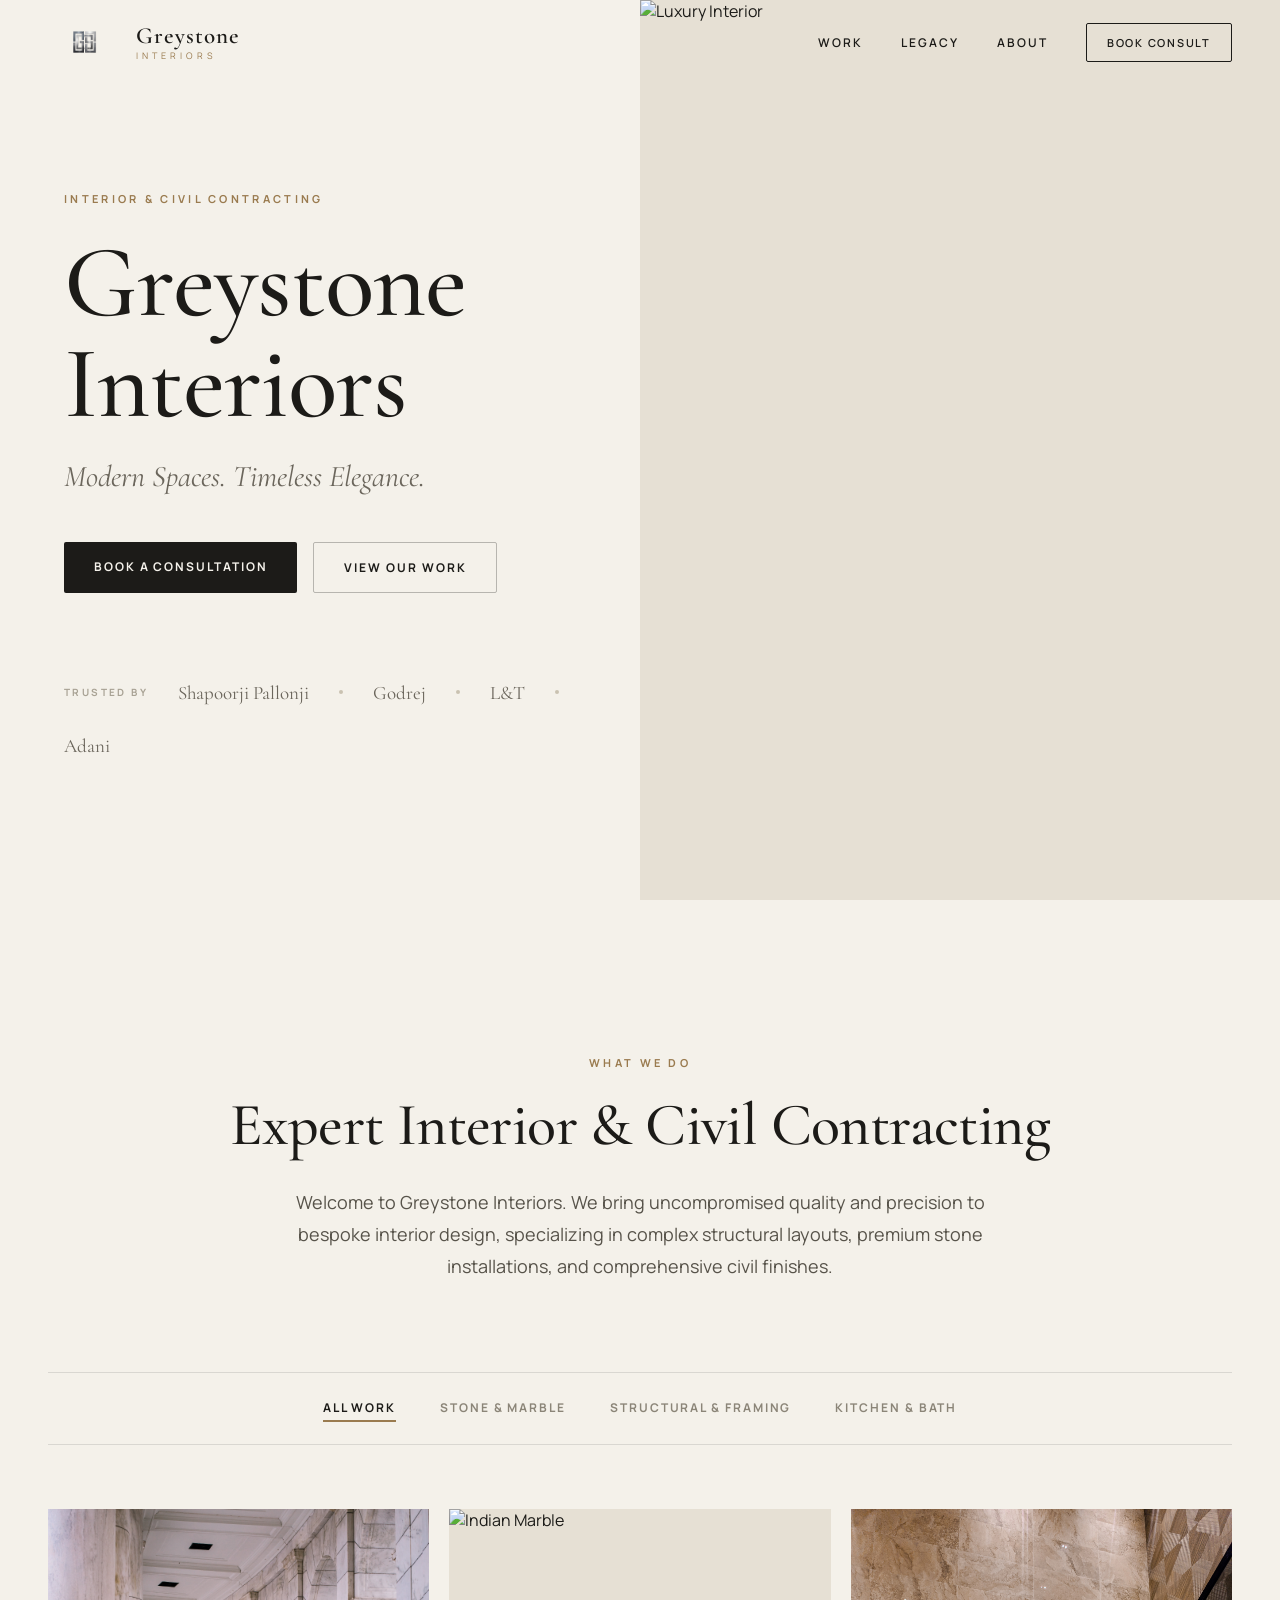
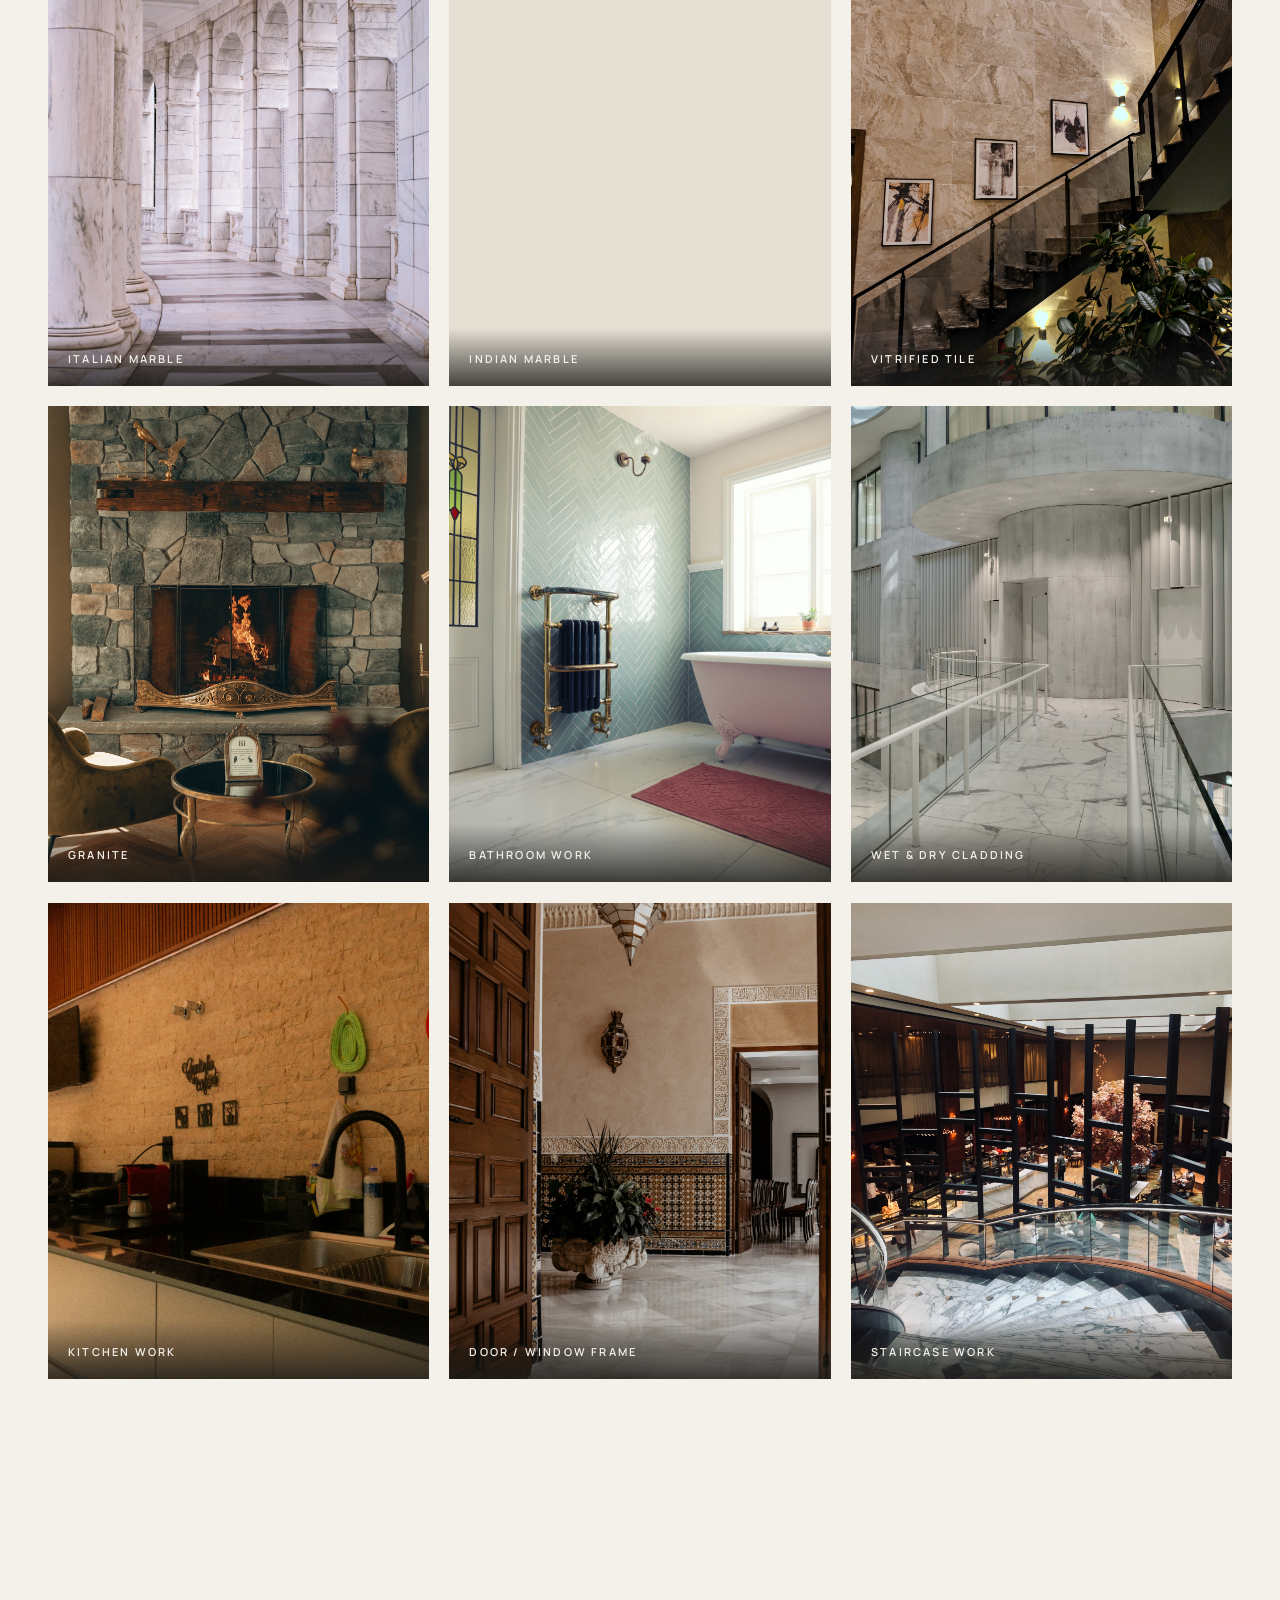
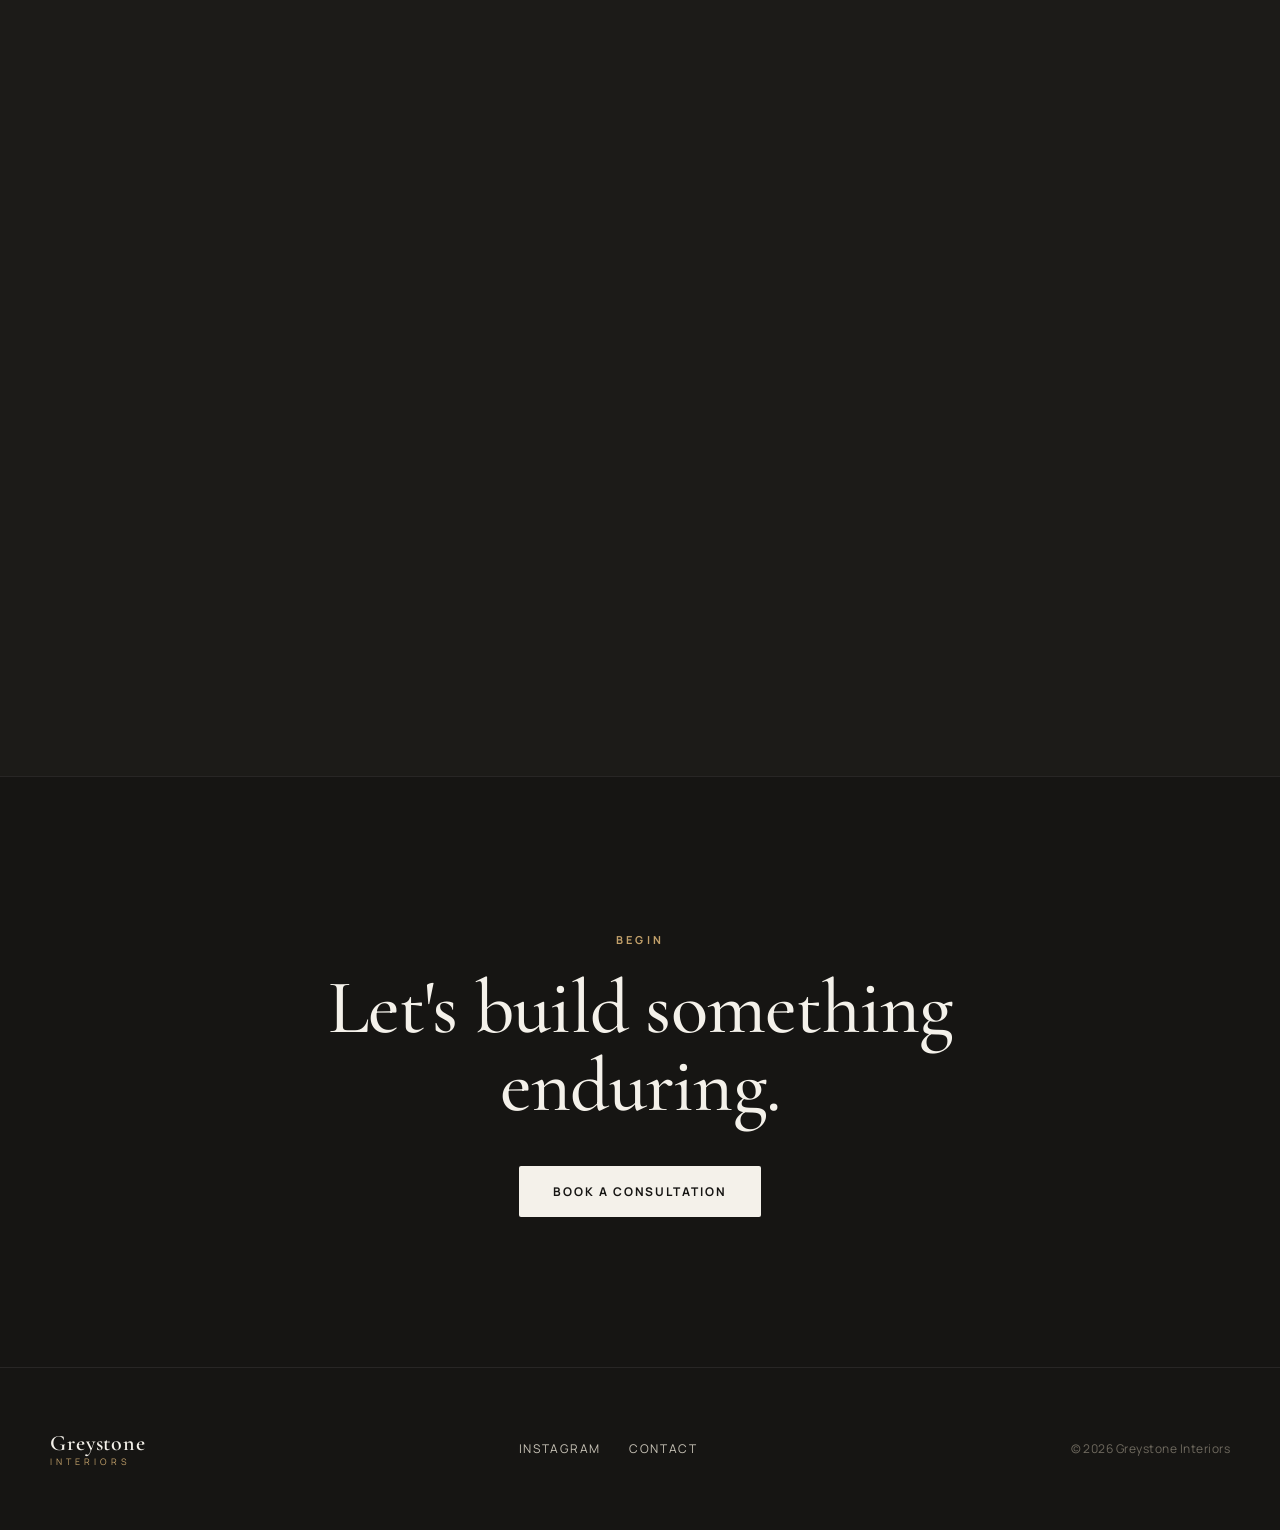
==== index.html @ 205eb81e "Update index.html" ====
<!DOCTYPE html>
<html lang="en">
<head>
  <meta charset="utf-8">
  <meta name="viewport" content="width=device-width, initial-scale=1">
  <title>Greystone Interiors | Luxury Design & Civil Contracting</title>
  
  <!-- Import Standard Google Fonts used in the design -->
  <link rel="preconnect" href="https://fonts.googleapis.com">
  <link rel="preconnect" href="https://fonts.gstatic.com" crossorigin>
  <link href="https://fonts.googleapis.com/css2?family=Cormorant+Garamond:ital,wght@0,400;0,500;0,600;0,700;1,400;1,500&family=Manrope:wght@400;500;600;700&display=swap" rel="stylesheet">
  
  <style>
    * { box-sizing: border-box; }
    html { scroll-behavior: smooth; }
    body { 
      margin: 0; 
      background: #F4F1EA; 
      color: #1C1B18; 
      font-family: 'Manrope', system-ui, sans-serif; 
      -webkit-font-smoothing: antialiased; 
      overflow-x: hidden; 
    }
    a { color: #9A7B4F; text-decoration: none; }
    a:hover { color: #1C1B18; }
    ::selection { background: #1C1B18; color: #F4F1EA; }
    
    /* Utility for hover states converted from custom attributes */
    .btn-dark:hover { background: #9A7B4F !important; }
    .btn-outline:hover { border-color: #1C1B18 !important; }
    .nav-btn:hover { background: #1C1B18 !important; color: #F4F1EA !important; }
    .footer-link:hover { color: #F4F1EA !important; }
    .cta-btn:hover { background: #c2a06a !important; color: #161513 !important; }
    
    /* Service Tile Hover */
    .service-tile img { transition: transform 0.6s cubic-bezier(0.16, 1, 0.3, 1); }
    .service-tile:hover img { transform: scale(1.08); }
    
    /* Filter Button Hover/Active */
    .filter-btn { transition: color .3s ease, border-color .3s ease; }
    .filter-btn.active { color: #1C1B18 !important; border-bottom-color: #9A7B4F !important; }
    
    /* Mobile Navbar Fixes */
    @media (max-width: 768px) {
      .desktop-link { display: none !important; }
      .nav-btn { padding: 8px 12px !important; font-size: 10px !important; }
    }
  </style>
</head>
<body>

<div id="top" style="position:relative">

  <nav data-nav style="position:fixed;top:0;left:0;right:0;z-index:60;display:flex;align-items:center;justify-content:space-between;padding:22px clamp(20px,4vw,48px);background:transparent;border-bottom:1px solid transparent;transition:background .4s ease,padding .4s ease,border-color .4s ease, backdrop-filter .4s ease;">
    
    <a href="#top" style="display:flex; align-items:center; gap: 15px;">
      <!-- Logo in root folder -->
      <img src="logo.png" alt="GS Logo" style="height: 40px; width: auto;">
      <div style="display:flex;flex-direction:column;line-height:1">
        <span style="font-family:'Cormorant Garamond',serif;font-size:23px;font-weight:600;letter-spacing:.04em;color:#1C1B18">Greystone</span>
        <span style="font-family:'Manrope',sans-serif;font-size:9px;letter-spacing:.44em;text-transform:uppercase;color:#9A7B4F;margin-top:3px">Interiors</span>
      </div>
    </a>

    <div style="display:flex;align-items:center;gap:clamp(12px,3vw,40px)">
      <a href="#work" class="desktop-link" style="font-size:12px;letter-spacing:.16em;text-transform:uppercase;color:#1C1B18;font-weight:600">Work</a>
      <a href="#legacy" class="desktop-link" style="font-size:12px;letter-spacing:.16em;text-transform:uppercase;color:#1C1B18;font-weight:600">Legacy</a>
      <a href="#about" class="desktop-link" style="font-size:12px;letter-spacing:.16em;text-transform:uppercase;color:#1C1B18;font-weight:600">About</a>
      <a href="mailto:greystoneinteriorss@gmail.com" class="nav-btn" style="font-size:11px;letter-spacing:.16em;text-transform:uppercase;font-weight:600;color:#1C1B18;border:1px solid #1C1B18;padding:11px 20px;border-radius:2px;transition:background .3s ease,color .3s ease">Book Consult</a>
    </div>
  </nav>

  <section style="display:grid;grid-template-columns:repeat(auto-fit,minmax(min(100%,440px),1fr));min-height:100vh;align-items:stretch">
    <div style="display:flex;flex-direction:column;justify-content:center;padding:clamp(90px,10vw,120px) clamp(24px,5vw,72px) clamp(48px,6vw,72px)">
      <span style="font-size:11px;letter-spacing:.3em;text-transform:uppercase;color:#9A7B4F;font-weight:700;margin-bottom:26px">Interior &amp; Civil Contracting</span>
      <h1 style="font-family:'Cormorant Garamond',serif;font-weight:500;font-size:clamp(52px,8vw,104px);line-height:.98;letter-spacing:-.01em;margin:0;color:#1C1B18">Greystone<br>Interiors</h1>
      <p style="font-family:'Cormorant Garamond',serif;font-style:italic;font-size:clamp(22px,2.6vw,30px);color:#6B665C;margin:24px 0 0;line-height:1.35">Modern Spaces. Timeless Elegance.</p>
      
      <div style="display:flex;flex-wrap:wrap;gap:16px;margin-top:44px">
        <a href="mailto:greystoneinteriorss@gmail.com" class="btn-dark" style="font-size:12px;letter-spacing:.16em;text-transform:uppercase;font-weight:700;color:#F4F1EA;background:#1C1B18;padding:16px 30px;border-radius:2px;transition:background .3s ease">Book a Consultation</a>
        <a href="#work" class="btn-outline" style="font-size:12px;letter-spacing:.16em;text-transform:uppercase;font-weight:700;color:#1C1B18;border:1px solid rgba(28,27,24,.28);padding:16px 30px;border-radius:2px;transition:border-color .3s ease">View Our Work</a>
      </div>

      <div style="display:flex;flex-wrap:wrap;align-items:center;gap:clamp(16px,2.4vw,30px);margin-top:clamp(48px,7vw,88px)">
        <span style="font-size:10px;letter-spacing:.24em;text-transform:uppercase;color:#a8a294;font-weight:700">Trusted by</span>
        <span style="font-family:'Cormorant Garamond',serif;font-size:19px;color:#6B665C">Shapoorji Pallonji</span>
        <span style="width:4px;height:4px;border-radius:50%;background:#c9c2b1"></span>
        <span style="font-family:'Cormorant Garamond',serif;font-size:19px;color:#6B665C">Godrej</span>
        <span style="width:4px;height:4px;border-radius:50%;background:#c9c2b1"></span>
        <span style="font-family:'Cormorant Garamond',serif;font-size:19px;color:#6B665C">L&amp;T</span>
        <span style="width:4px;height:4px;border-radius:50%;background:#c9c2b1"></span>
        <span style="font-family:'Cormorant Garamond',serif;font-size:19px;color:#6B665C">Adani</span>
      </div>
    </div>
    
    <div style="position:relative;min-height:60vh;background:#e6e0d4">
      <!-- High quality hero image placeholder -->
      <img src="https://images.unsplash.com/photo-1600210492486-724fe5c67fb0?ixlib=rb-4.0.3&auto=format&fit=crop&w=1920&q=80" style="width:100%;height:100%;object-fit:cover;" alt="Luxury Interior">
    </div>
  </section>

  <section data-reveal style="max-width:1000px;margin:0 auto;padding:clamp(90px,12vw,150px) clamp(24px,5vw,48px) clamp(60px,7vw,90px);text-align:center">
    <span style="font-size:11px;letter-spacing:.3em;text-transform:uppercase;color:#9A7B4F;font-weight:700">What we do</span>
    <h2 style="font-family:'Cormorant Garamond',serif;font-weight:500;font-size:clamp(34px,5vw,60px);line-height:1.06;letter-spacing:-.01em;margin:22px 0 0;color:#1C1B18">Expert Interior &amp; Civil Contracting</h2>
    <p style="font-size:clamp(16px,1.5vw,18px);line-height:1.8;color:#57534a;max-width:720px;margin:28px auto 0">Welcome to Greystone Interiors. We bring uncompromised quality and precision to bespoke interior design, specializing in complex structural layouts, premium stone installations, and comprehensive civil finishes.</p>
  </section>

  <section id="work" data-reveal style="max-width:1280px;margin:0 auto;padding:0 clamp(20px,4vw,48px) clamp(90px,12vw,150px)">
    
    <!-- Filters -->
    <div data-filters style="display:flex;flex-wrap:wrap;justify-content:center;gap:clamp(20px,4vw,44px);margin-bottom:clamp(40px,5vw,64px);border-top:1px solid rgba(28,27,24,.12);border-bottom:1px solid rgba(28,27,24,.12);padding:22px 0">
      <button data-filter="all" class="filter-btn active" style="background:none;border:none;border-bottom:2px solid transparent;padding:4px 0;cursor:pointer;font-family:'Manrope',sans-serif;font-size:12px;letter-spacing:.16em;text-transform:uppercase;font-weight:700;color:#8b8578;">All Work</button>
      <button data-filter="stone" class="filter-btn" style="background:none;border:none;border-bottom:2px solid transparent;padding:4px 0;cursor:pointer;font-family:'Manrope',sans-serif;font-size:12px;letter-spacing:.16em;text-transform:uppercase;font-weight:700;color:#8b8578;">Stone &amp; Marble</button>
      <button data-filter="structural" class="filter-btn" style="background:none;border:none;border-bottom:2px solid transparent;padding:4px 0;cursor:pointer;font-family:'Manrope',sans-serif;font-size:12px;letter-spacing:.16em;text-transform:uppercase;font-weight:700;color:#8b8578;">Structural &amp; Framing</button>
      <button data-filter="kitchen-bath" class="filter-btn" style="background:none;border:none;border-bottom:2px solid transparent;padding:4px 0;cursor:pointer;font-family:'Manrope',sans-serif;font-size:12px;letter-spacing:.16em;text-transform:uppercase;font-weight:700;color:#8b8578;">Kitchen &amp; Bath</button>
    </div>

    <!-- The 9-Image Grid loaded from Root -->
    <div data-grid style="display:grid;grid-template-columns:repeat(auto-fill,minmax(min(100%,300px),1fr));gap:clamp(14px,1.6vw,22px)">
      
      <div class="service-tile" data-category="stone" style="position:relative;aspect-ratio:4/5;background:#e6e0d4;overflow:hidden">
        <img src="katie-moum-9jNcTRncjgM-unsplash.jpg" alt="Italian Marble" style="width:100%;height:100%;object-fit:cover;">
        <div style="position:absolute;left:0;right:0;bottom:0;padding:18px 20px;background:linear-gradient(to top,rgba(28,27,24,.8),transparent);pointer-events:none"><span style="color:#F4F1EA;font-size:11px;letter-spacing:.2em;text-transform:uppercase;font-weight:600">Italian Marble</span></div>
      </div>
      
      <div class="service-tile" data-category="stone" style="position:relative;aspect-ratio:4/5;background:#e6e0d4;overflow:hidden">
        <img src="daniela-paola-alchapar-DHjVnAGgKjw-unsplash.jpg" alt="Indian Marble" style="width:100%;height:100%;object-fit:cover;">
        <div style="position:absolute;left:0;right:0;bottom:0;padding:18px 20px;background:linear-gradient(to top,rgba(28,27,24,.8),transparent);pointer-events:none"><span style="color:#F4F1EA;font-size:11px;letter-spacing:.2em;text-transform:uppercase;font-weight:600">Indian Marble</span></div>
      </div>
      
      <div class="service-tile" data-category="stone" style="position:relative;aspect-ratio:4/5;background:#e6e0d4;overflow:hidden">
        <img src="albert-hyseni-EFYock9d0JA-unsplash.jpg" alt="Vitrified Tile" style="width:100%;height:100%;object-fit:cover;">
        <div style="position:absolute;left:0;right:0;bottom:0;padding:18px 20px;background:linear-gradient(to top,rgba(28,27,24,.8),transparent);pointer-events:none"><span style="color:#F4F1EA;font-size:11px;letter-spacing:.2em;text-transform:uppercase;font-weight:600">Vitrified Tile</span></div>
      </div>
      
      <div class="service-tile" data-category="stone" style="position:relative;aspect-ratio:4/5;background:#e6e0d4;overflow:hidden">
        <img src="clay-banks-R4Kz9SNajR8-unsplash.jpg" alt="Granite Work" style="width:100%;height:100%;object-fit:cover;">
        <div style="position:absolute;left:0;right:0;bottom:0;padding:18px 20px;background:linear-gradient(to top,rgba(28,27,24,.8),transparent);pointer-events:none"><span style="color:#F4F1EA;font-size:11px;letter-spacing:.2em;text-transform:uppercase;font-weight:600">Granite</span></div>
      </div>
      
      <div class="service-tile" data-category="kitchen-bath" style="position:relative;aspect-ratio:4/5;background:#e6e0d4;overflow:hidden">
        <img src="super-snapper-CQeKvOTrGuQ-unsplash.jpg" alt="Bathroom Work" style="width:100%;height:100%;object-fit:cover;">
        <div style="position:absolute;left:0;right:0;bottom:0;padding:18px 20px;background:linear-gradient(to top,rgba(28,27,24,.8),transparent);pointer-events:none"><span style="color:#F4F1EA;font-size:11px;letter-spacing:.2em;text-transform:uppercase;font-weight:600">Bathroom Work</span></div>
      </div>
      
      <div class="service-tile" data-category="structural" style="position:relative;aspect-ratio:4/5;background:#e6e0d4;overflow:hidden">
        <img src="ricardo-gomez-angel-z26anj3qztM-unsplash.jpg" alt="Wet & Dry Cladding" style="width:100%;height:100%;object-fit:cover;">
        <div style="position:absolute;left:0;right:0;bottom:0;padding:18px 20px;background:linear-gradient(to top,rgba(28,27,24,.8),transparent);pointer-events:none"><span style="color:#F4F1EA;font-size:11px;letter-spacing:.2em;text-transform:uppercase;font-weight:600">Wet &amp; Dry Cladding</span></div>
      </div>
      
      <div class="service-tile" data-category="kitchen-bath" style="position:relative;aspect-ratio:4/5;background:#e6e0d4;overflow:hidden">
        <!-- New Kitchen Image Included Here -->
        <img src="alef-morais-h2t0FJ22xJ4-unsplash.jpg" alt="Kitchen Work" style="width:100%;height:100%;object-fit:cover;">
        <div style="position:absolute;left:0;right:0;bottom:0;padding:18px 20px;background:linear-gradient(to top,rgba(28,27,24,.8),transparent);pointer-events:none"><span style="color:#F4F1EA;font-size:11px;letter-spacing:.2em;text-transform:uppercase;font-weight:600">Kitchen Work</span></div>
      </div>
      
      <div class="service-tile" data-category="structural" style="position:relative;aspect-ratio:4/5;background:#e6e0d4;overflow:hidden">
        <img src="camille-brodard-mlxRHT1JtuQ-unsplashhgh.jpg" alt="Door and Window Frame" style="width:100%;height:100%;object-fit:cover;">
        <div style="position:absolute;left:0;right:0;bottom:0;padding:18px 20px;background:linear-gradient(to top,rgba(28,27,24,.8),transparent);pointer-events:none"><span style="color:#F4F1EA;font-size:11px;letter-spacing:.2em;text-transform:uppercase;font-weight:600">Door / Window Frame</span></div>
      </div>
      
      <div class="service-tile" data-category="structural" style="position:relative;aspect-ratio:4/5;background:#e6e0d4;overflow:hidden">
        <img src="nur-athirah-hamzah-oTOuuoRQcR0-unsplash.jpg" alt="Staircase Work" style="width:100%;height:100%;object-fit:cover;">
        <div style="position:absolute;left:0;right:0;bottom:0;padding:18px 20px;background:linear-gradient(to top,rgba(28,27,24,.8),transparent);pointer-events:none"><span style="color:#F4F1EA;font-size:11px;letter-spacing:.2em;text-transform:uppercase;font-weight:600">Staircase Work</span></div>
      </div>

    </div>
  </section>

  <section id="legacy" data-reveal style="max-width:1180px;margin:0 auto;padding:0 clamp(24px,5vw,48px) clamp(90px,12vw,150px)">
    <div style="max-width:760px;margin:0 auto clamp(48px,6vw,72px);text-align:center">
      <span style="font-size:11px;letter-spacing:.3em;text-transform:uppercase;color:#9A7B4F;font-weight:700">Track record</span>
      <h2 style="font-family:'Cormorant Garamond',serif;font-weight:500;font-size:clamp(34px,5vw,60px);line-height:1.06;letter-spacing:-.01em;margin:22px 0 0;color:#1C1B18">Our Legacy &amp; Project Experience</h2>
      <p style="font-size:clamp(16px,1.5vw,18px);line-height:1.8;color:#57534a;margin:24px 0 0">Our team's expertise is built on a foundation of delivering high-profile residential and commercial projects alongside India's top developers.</p>
    </div>
    <div style="border-top:1px solid rgba(28,27,24,.14)">
      
      <div style="display:flex;flex-wrap:wrap;align-items:baseline;justify-content:space-between;gap:12px;padding:26px 4px;border-bottom:1px solid rgba(28,27,24,.14)">
        <span style="font-family:'Cormorant Garamond',serif;font-size:clamp(24px,2.6vw,32px);color:#1C1B18">Nice World</span>
        <span style="font-size:14px;color:#7a7568;letter-spacing:.02em;text-align:right">Kausa · Comprehensive tiling execution &amp; finishing for commercial units</span>
      </div>
      
      <div style="display:flex;flex-wrap:wrap;align-items:baseline;justify-content:space-between;gap:12px;padding:26px 4px;border-bottom:1px solid rgba(28,27,24,.14)">
        <span style="font-family:'Cormorant Garamond',serif;font-size:clamp(24px,2.6vw,32px);color:#1C1B18">MCA Recreation Centre</span>
        <span style="font-size:14px;color:#7a7568;letter-spacing:.02em;text-align:right">BKC · Custom granite installation &amp; premium tile work</span>
      </div>
      
      <div style="display:flex;flex-wrap:wrap;align-items:baseline;justify-content:space-between;gap:12px;padding:26px 4px;border-bottom:1px solid rgba(28,27,24,.14)">
        <span style="font-family:'Cormorant Garamond',serif;font-size:clamp(24px,2.6vw,32px);color:#1C1B18">Barkat Manzil, Tanwar Complex</span>
        <span style="font-size:14px;color:#7a7568;letter-spacing:.02em;text-align:right">Bespoke interior execution for modern 1 &amp; 2 BHK homes</span>
      </div>
      
      <div style="display:flex;flex-wrap:wrap;align-items:baseline;justify-content:space-between;gap:12px;padding:26px 4px;border-bottom:1px solid rgba(28,27,24,.14)">
        <span style="font-family:'Cormorant Garamond',serif;font-size:clamp(24px,2.6vw,32px);color:#1C1B18">Pragati Maidan Redevelopment</span>
        <span style="font-size:14px;color:#7a7568;letter-spacing:.02em;text-align:right">Delhi · Shapoorji Pallonji</span>
      </div>
      
      <div style="display:flex;flex-wrap:wrap;align-items:baseline;justify-content:space-between;gap:12px;padding:26px 4px;border-bottom:1px solid rgba(28,27,24,.14)">
        <span style="font-family:'Cormorant Garamond',serif;font-size:clamp(24px,2.6vw,32px);color:#1C1B18">Godrej The Tree</span>
        <span style="font-size:14px;color:#7a7568;letter-spacing:.02em;text-align:right">Mumbai · Godrej Properties</span>
      </div>
      
      <div style="display:flex;flex-wrap:wrap;align-items:baseline;justify-content:space-between;gap:12px;padding:26px 4px;border-bottom:1px solid rgba(28,27,24,.14)">
        <span style="font-family:'Cormorant Garamond',serif;font-size:clamp(24px,2.6vw,32px);color:#1C1B18">Seawoods Railway Project</span>
        <span style="font-size:14px;color:#7a7568;letter-spacing:.02em;text-align:right">Navi Mumbai · L&amp;T Limited</span>
      </div>
      
      <div style="display:flex;flex-wrap:wrap;align-items:baseline;justify-content:space-between;gap:12px;padding:26px 4px;border-bottom:1px solid rgba(28,27,24,.14)">
        <span style="font-family:'Cormorant Garamond',serif;font-size:clamp(24px,2.6vw,32px);color:#1C1B18">Della Resorts &amp; Villas</span>
        <span style="font-size:14px;color:#7a7568;letter-spacing:.02em;text-align:right">Lonavala</span>
      </div>
      
      <div style="display:flex;flex-wrap:wrap;align-items:baseline;justify-content:space-between;gap:12px;padding:26px 4px;border-bottom:1px solid rgba(28,27,24,.14)">
        <span style="font-family:'Cormorant Garamond',serif;font-size:clamp(24px,2.6vw,32px);color:#1C1B18">Samudra Housing Project</span>
        <span style="font-size:14px;color:#7a7568;letter-spacing:.02em;text-align:right">Mundra, Gujarat · Adani</span>
      </div>

    </div>
  </section>

  <section id="about" style="background:#1C1B18;color:#F4F1EA">
    <div data-reveal style="max-width:1180px;margin:0 auto;padding:clamp(90px,12vw,150px) clamp(24px,5vw,48px)">
      <div style="max-width:860px">
        <span style="font-size:11px;letter-spacing:.3em;text-transform:uppercase;color:#c2a06a;font-weight:700">Our Story</span>
        <h2 style="font-family:'Cormorant Garamond',serif;font-weight:500;font-size:clamp(36px,5.5vw,68px);line-height:1.04;letter-spacing:-.01em;margin:22px 0 0;color:#F4F1EA">Built on legacy.<br>Designed for the future.</h2>
      </div>
      <div style="display:grid;grid-template-columns:repeat(auto-fit,minmax(min(100%,300px),1fr));gap:clamp(28px,3vw,48px);margin-top:clamp(44px,5vw,64px);max-width:900px">
        <p style="font-size:16px;line-height:1.85;color:#c9c4b8;margin:0">Building upon decades of foundational contracting legacy, Greystone Interiors is the premier building partner for the most forward-thinking clients in the area. We merge formal architectural expertise with hands-on civil engineering experience to reinvent the building process.</p>
        <p style="font-size: 16px; line-height: 1.85; color: #c9c4b8; margin: 0;">Our success is a result of our unwavering dedication to the client's vision and a work environment that values fairness, loyalty, and leadership. We foster teamwork and involvement among our high-performance project team members, ensuring that top talent brings your space to life.</p>
      </div>

      <div style="display:grid;grid-template-columns:repeat(auto-fit,minmax(min(100%,280px),1fr));gap:clamp(32px,4vw,56px);margin-top:clamp(64px,8vw,110px);padding-top:clamp(48px,5vw,64px);border-top:1px solid rgba(244,241,234,.16)">
        <div>
          <h3 style="font-family:'Cormorant Garamond',serif;font-weight:500;font-size:30px;margin:0 0 18px;color:#F4F1EA">Mission</h3>
          <p style="font-size:15px;line-height:1.8;color:#b5b0a4;margin:0 0 16px">From design to installation, our passion is to make beautiful interiors accessible to all. Our customers find inspiration in trendy styles and motivating experiences. Our installation services provide peace of mind to the full-service seeker.</p>
          <p style="font-size:15px;line-height:1.8;color:#b5b0a4;margin:0">Our associates are passionate about helping customers find the perfect layout and finish for their home using the quality products we supply.</p>
        </div>
        <div>
          <h3 style="font-family:'Cormorant Garamond',serif;font-weight:500;font-size:30px;margin:0 0 18px;color:#F4F1EA">Vision</h3>
          <p style="font-size:15px;line-height:1.8;color:#b5b0a4;margin:0">We seek sustainable, profitable growth through sound management. This benefits not only our stakeholders but also our clients, who can be confident in our long-term commitment to developing and delivering advanced civil and interior solutions.</p>
        </div>
        <div>
          <h3 style="font-family:'Cormorant Garamond',serif;font-weight:500;font-size:30px;margin:0 0 18px;color:#F4F1EA">Core Values</h3>
          <ul style="list-style:none;padding:0;margin:0;display:flex;flex-direction:column;gap:11px">
            <li style="font-size:14px;color:#c9c4b8;padding-left:20px;position:relative;line-height:1.5"><span style="position:absolute;left:0;top:.55em;width:5px;height:5px;background:#c2a06a"></span>Provide the best</li>
            <li style="font-size:14px;color:#c9c4b8;padding-left:20px;position:relative;line-height:1.5"><span style="position:absolute;left:0;top:.55em;width:5px;height:5px;background:#c2a06a"></span>Build to last</li>
            <li style="font-size:14px;color:#c9c4b8;padding-left:20px;position:relative;line-height:1.5"><span style="position:absolute;left:0;top:.55em;width:5px;height:5px;background:#c2a06a"></span>Never stop seeking new opportunities to succeed</li>
            <li style="font-size:14px;color:#c9c4b8;padding-left:20px;position:relative;line-height:1.5"><span style="position:absolute;left:0;top:.55em;width:5px;height:5px;background:#c2a06a"></span>Never give up</li>
            <li style="font-size:14px;color:#c9c4b8;padding-left:20px;position:relative;line-height:1.5"><span style="position:absolute;left:0;top:.55em;width:5px;height:5px;background:#c2a06a"></span>Every group company, at every level</li>
            <li style="font-size:14px;color:#c9c4b8;padding-left:20px;position:relative;line-height:1.5"><span style="position:absolute;left:0;top:.55em;width:5px;height:5px;background:#c2a06a"></span>No prejudice</li>
            <li style="font-size:14px;color:#c9c4b8;padding-left:20px;position:relative;line-height:1.5"><span style="position:absolute;left:0;top:.55em;width:5px;height:5px;background:#c2a06a"></span>Harness our different perspectives to our advantage</li>
            <li style="font-size:14px;color:#c9c4b8;padding-left:20px;position:relative;line-height:1.5"><span style="position:absolute;left:0;top:.55em;width:5px;height:5px;background:#c2a06a"></span>Active co-operation with suppliers, customers, partners</li>
          </ul>
        </div>
      </div>
    </div>
  </section>

  <section style="background:#161513;color:#F4F1EA;text-align:center;padding:clamp(90px,12vw,150px) clamp(24px,5vw,48px);border-top:1px solid rgba(244,241,234,.08)">
    <span style="font-size:11px;letter-spacing:.3em;text-transform:uppercase;color:#c2a06a;font-weight:700">Begin</span>
    <h2 style="font-family:'Cormorant Garamond',serif;font-weight:500;font-size:clamp(40px,6vw,80px);line-height:1.02;letter-spacing:-.01em;margin:20px auto 0;max-width:900px">Let's build something enduring.</h2>
    <a href="mailto:greystoneinteriorss@gmail.com" class="cta-btn" style="display:inline-block;margin-top:40px;font-size:12px;letter-spacing:.16em;text-transform:uppercase;font-weight:700;color:#161513;background:#F4F1EA;padding:17px 34px;border-radius:2px;transition:background .3s ease,color .3s ease">Book a Consultation</a>
  </section>

  <!-- FOOTER -->
  <footer style="background:#161513;color:#8f8a7e;padding:clamp(44px,5vw,64px) clamp(24px,5vw,48px);border-top:1px solid rgba(244,241,234,.08)">
    <div style="max-width:1180px;margin:0 auto;display:flex;flex-wrap:wrap;align-items:center;justify-content:space-between;gap:20px">
      <div style="display:flex;flex-direction:column;line-height:1">
        <span style="font-family:'Cormorant Garamond',serif;font-size:22px;font-weight:600;letter-spacing:.04em;color:#F4F1EA">Greystone</span>
        <span style="font-size:9px;letter-spacing:.44em;text-transform:uppercase;color:#c2a06a;margin-top:3px">Interiors</span>
      </div>
      <div style="display:flex;gap:28px;align-items:center">
        <a href="https://instagram.com/greystoneinterior" target="_blank" class="footer-link" style="font-size:12px;letter-spacing:.14em;text-transform:uppercase;color:#c9c4b8; transition:color .3s ease">Instagram</a>
        <a href="mailto:greystoneinteriorss@gmail.com" class="footer-link" style="font-size:12px;letter-spacing:.14em;text-transform:uppercase;color:#c9c4b8; transition:color .3s ease">Contact</a>
      </div>
      <span style="font-size:12px;color:#6f6a5f;letter-spacing:.04em">© 2026 Greystone Interiors</span>
    </div>
  </footer>

</div>

<script>
  document.addEventListener('DOMContentLoaded', () => {
    // 1. Reveal Animations on Scroll
    const revealElements = document.querySelectorAll('[data-reveal]');
    revealElements.forEach(el => { 
      el.style.opacity = '0'; 
      el.style.transform = 'translateY(26px)'; 
      el.style.transition = 'opacity 1s cubic-bezier(.16,.7,.3,1), transform 1s cubic-bezier(.16,.7,.3,1)'; 
    });

    if ('IntersectionObserver' in window) {
      const io = new IntersectionObserver((entries) => {
        entries.forEach(e => {
          if (e.isIntersecting) {
            e.target.style.opacity = '1';
            e.target.style.transform = 'none';
            io.unobserve(e.target);
          }
        });
      }, { threshold: 0.1, rootMargin: '0px 0px -6% 0px' });
      revealElements.forEach(el => io.observe(el));
    } else { 
      // Fallback if browser doesn't support intersection observer
      revealElements.forEach(el => { el.style.opacity = '1'; el.style.transform = 'none'; }); 
    }

    // 2. Sticky Nav Glass Effect on Scroll
    const nav = document.querySelector('[data-nav]');
    const onScroll = () => { 
      if (!nav) return; 
      const s = window.scrollY > 24; 
      nav.style.background = s ? 'rgba(244,241,234,.95)' : 'transparent'; 
      nav.style.backdropFilter = s ? 'blur(12px)' : 'none'; 
      nav.style.webkitBackdropFilter = s ? 'blur(12px)' : 'none'; 
      nav.style.borderBottomColor = s ? 'rgba(28,27,24,.1)' : 'transparent'; 
      nav.style.padding = s ? '14px clamp(20px,4vw,48px)' : '22px clamp(20px,4vw,48px)'; 
    };
    window.addEventListener('scroll', onScroll, { passive: true }); 
    onScroll(); // Trigger immediately on load

    // 3. Portfolio Filtering Logic
    const filterBtns = document.querySelectorAll('button[data-filter]');
    const grid = document.querySelector('[data-grid]');
    
    filterBtns.forEach(btn => {
      btn.addEventListener('click', (e) => {
        const cat = e.currentTarget.dataset.filter;
        
        // Filter the grid images
        if (grid) { 
          Array.from(grid.children).forEach(tile => { 
            const show = cat === 'all' || tile.dataset.category === cat; 
            tile.style.display = show ? '' : 'none'; 
          }); 
        }
        
        // Update the active button styling
        filterBtns.forEach(b => { 
          const isActive = b.dataset.filter === cat; 
          b.style.color = isActive ? '#1C1B18' : '#8b8578'; 
          b.style.borderBottomColor = isActive ? '#9A7B4F' : 'transparent'; 
        });
      });
    });
  });
</script>

</body>
</html>
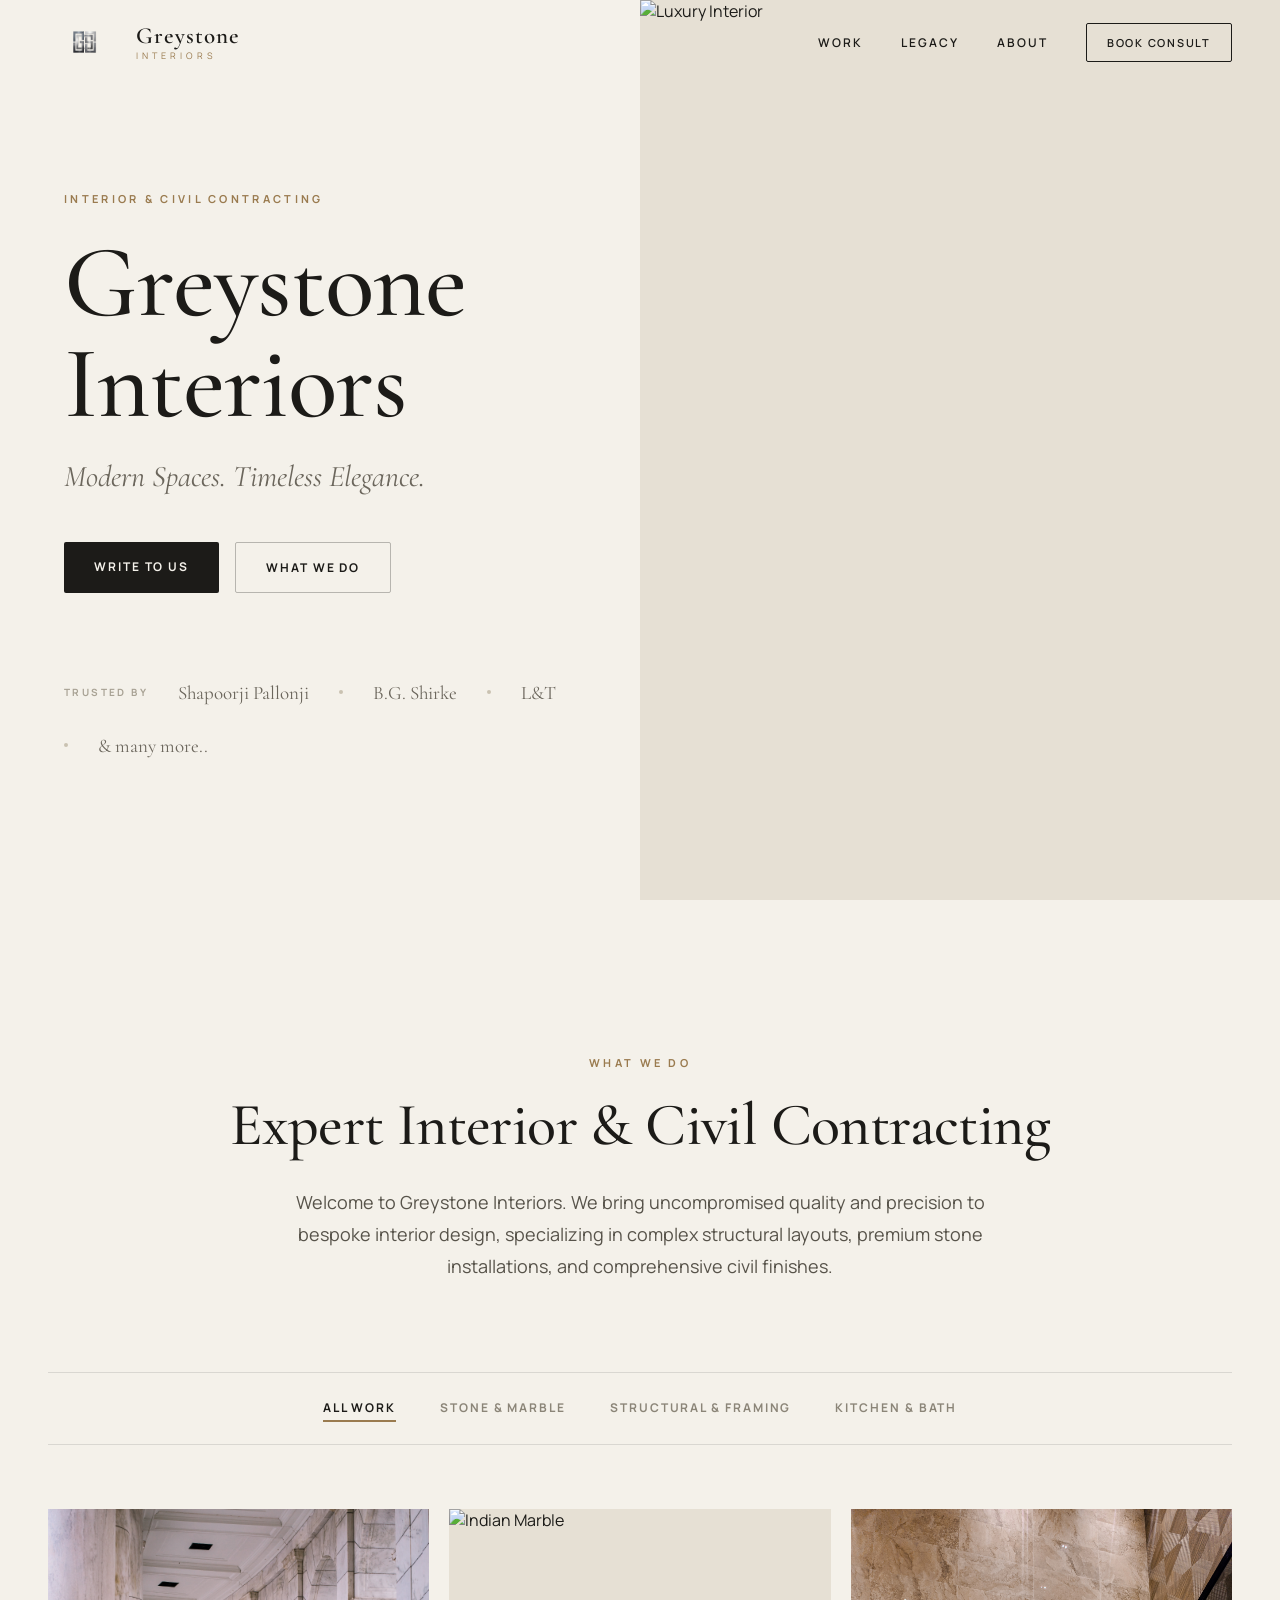
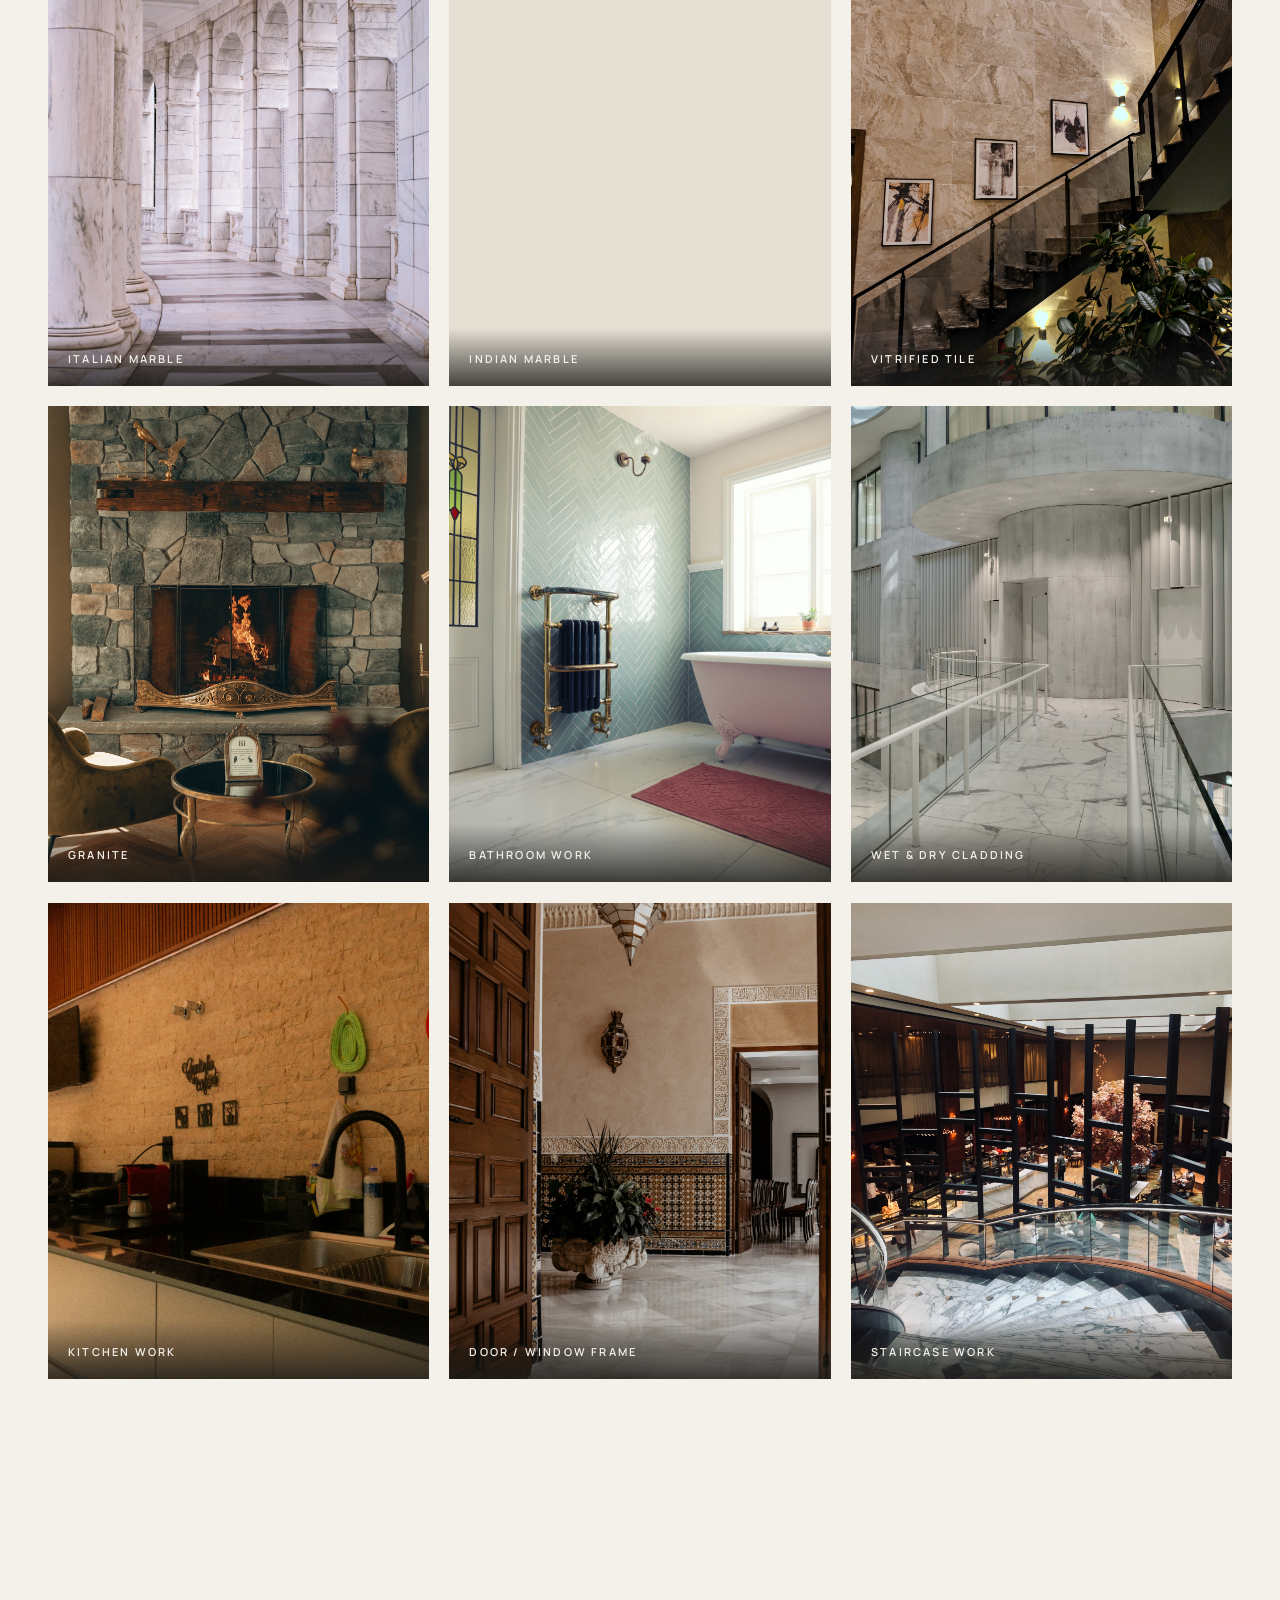
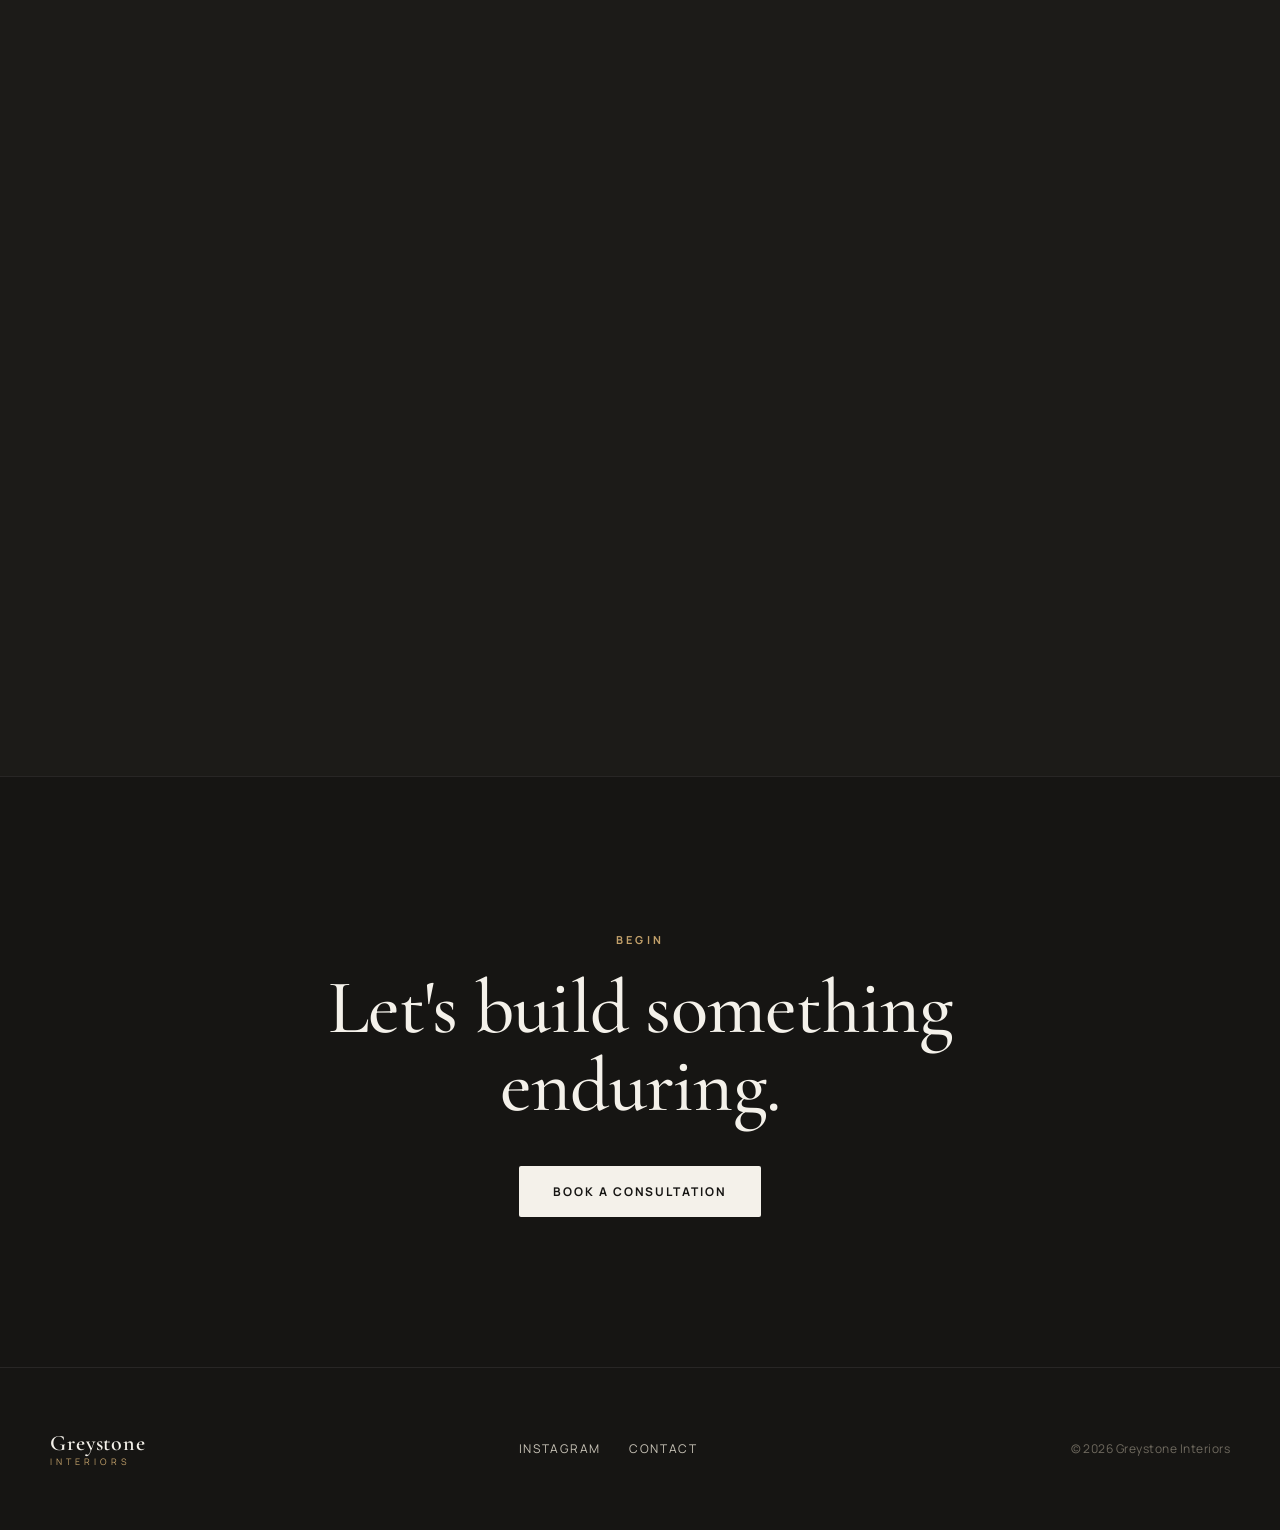
==== commit 17b1d006: "Update index.html" ====
--- a/index.html
+++ b/index.html
@@ -43,7 +43,13 @@
     /* Mobile Navbar Fixes */
     @media (max-width: 768px) {
       .desktop-link { display: none !important; }
-      .nav-btn { padding: 8px 12px !important; font-size: 10px !important; }
+      .nav-btn { display: none !important; }
+      
+      /* New logo and name mobile spacing */
+      .nav-brand { gap: 6px !important; }
+      .nav-brand img { height: 32px !important; }
+      .nav-brand .brand-title { font-size: 19px !important; }
+      .nav-brand .brand-subtitle { font-size: 8px !important; margin-top: 1px !important; }
     }
   </style>
 </head>
@@ -53,12 +59,12 @@
 
   <nav data-nav style="position:fixed;top:0;left:0;right:0;z-index:60;display:flex;align-items:center;justify-content:space-between;padding:22px clamp(20px,4vw,48px);background:transparent;border-bottom:1px solid transparent;transition:background .4s ease,padding .4s ease,border-color .4s ease, backdrop-filter .4s ease;">
     
-    <a href="#top" style="display:flex; align-items:center; gap: 15px;">
+    <a href="#top" class="nav-brand" style="display:flex; align-items:center; gap: 15px;">
       <!-- Logo in root folder -->
       <img src="logo.png" alt="GS Logo" style="height: 40px; width: auto;">
       <div style="display:flex;flex-direction:column;line-height:1">
-        <span style="font-family:'Cormorant Garamond',serif;font-size:23px;font-weight:600;letter-spacing:.04em;color:#1C1B18">Greystone</span>
-        <span style="font-family:'Manrope',sans-serif;font-size:9px;letter-spacing:.44em;text-transform:uppercase;color:#9A7B4F;margin-top:3px">Interiors</span>
+        <span class="brand-title" style="font-family:'Cormorant Garamond',serif;font-size:23px;font-weight:600;letter-spacing:.04em;color:#1C1B18">Greystone</span>
+        <span class="brand-subtitle" style="font-family:'Manrope',sans-serif;font-size:9px;letter-spacing:.44em;text-transform:uppercase;color:#9A7B4F;margin-top:3px">Interiors</span>
       </div>
     </a>
 
@@ -77,19 +83,19 @@
       <p style="font-family:'Cormorant Garamond',serif;font-style:italic;font-size:clamp(22px,2.6vw,30px);color:#6B665C;margin:24px 0 0;line-height:1.35">Modern Spaces. Timeless Elegance.</p>
       
       <div style="display:flex;flex-wrap:wrap;gap:16px;margin-top:44px">
-        <a href="mailto:greystoneinteriorss@gmail.com" class="btn-dark" style="font-size:12px;letter-spacing:.16em;text-transform:uppercase;font-weight:700;color:#F4F1EA;background:#1C1B18;padding:16px 30px;border-radius:2px;transition:background .3s ease">Book a Consultation</a>
-        <a href="#work" class="btn-outline" style="font-size:12px;letter-spacing:.16em;text-transform:uppercase;font-weight:700;color:#1C1B18;border:1px solid rgba(28,27,24,.28);padding:16px 30px;border-radius:2px;transition:border-color .3s ease">View Our Work</a>
+        <a href="mailto:greystoneinteriorss@gmail.com" class="btn-dark" style="font-size:12px;letter-spacing:.16em;text-transform:uppercase;font-weight:700;color:#F4F1EA;background:#1C1B18;padding:16px 30px;border-radius:2px;transition:background .3s ease">Write To Us</a>
+        <a href="#work" class="btn-outline" style="font-size:12px;letter-spacing:.16em;text-transform:uppercase;font-weight:700;color:#1C1B18;border:1px solid rgba(28,27,24,.28);padding:16px 30px;border-radius:2px;transition:border-color .3s ease">What We Do</a>
       </div>
 
       <div style="display:flex;flex-wrap:wrap;align-items:center;gap:clamp(16px,2.4vw,30px);margin-top:clamp(48px,7vw,88px)">
         <span style="font-size:10px;letter-spacing:.24em;text-transform:uppercase;color:#a8a294;font-weight:700">Trusted by</span>
         <span style="font-family:'Cormorant Garamond',serif;font-size:19px;color:#6B665C">Shapoorji Pallonji</span>
         <span style="width:4px;height:4px;border-radius:50%;background:#c9c2b1"></span>
-        <span style="font-family:'Cormorant Garamond',serif;font-size:19px;color:#6B665C">Godrej</span>
+        <span style="font-family:'Cormorant Garamond',serif;font-size:19px;color:#6B665C">B.G. Shirke</span>
         <span style="width:4px;height:4px;border-radius:50%;background:#c9c2b1"></span>
         <span style="font-family:'Cormorant Garamond',serif;font-size:19px;color:#6B665C">L&amp;T</span>
         <span style="width:4px;height:4px;border-radius:50%;background:#c9c2b1"></span>
-        <span style="font-family:'Cormorant Garamond',serif;font-size:19px;color:#6B665C">Adani</span>
+        <span style="font-family:'Cormorant Garamond',serif;font-size:19px;color:#6B665C">&amp; many more..</span>
       </div>
     </div>
     
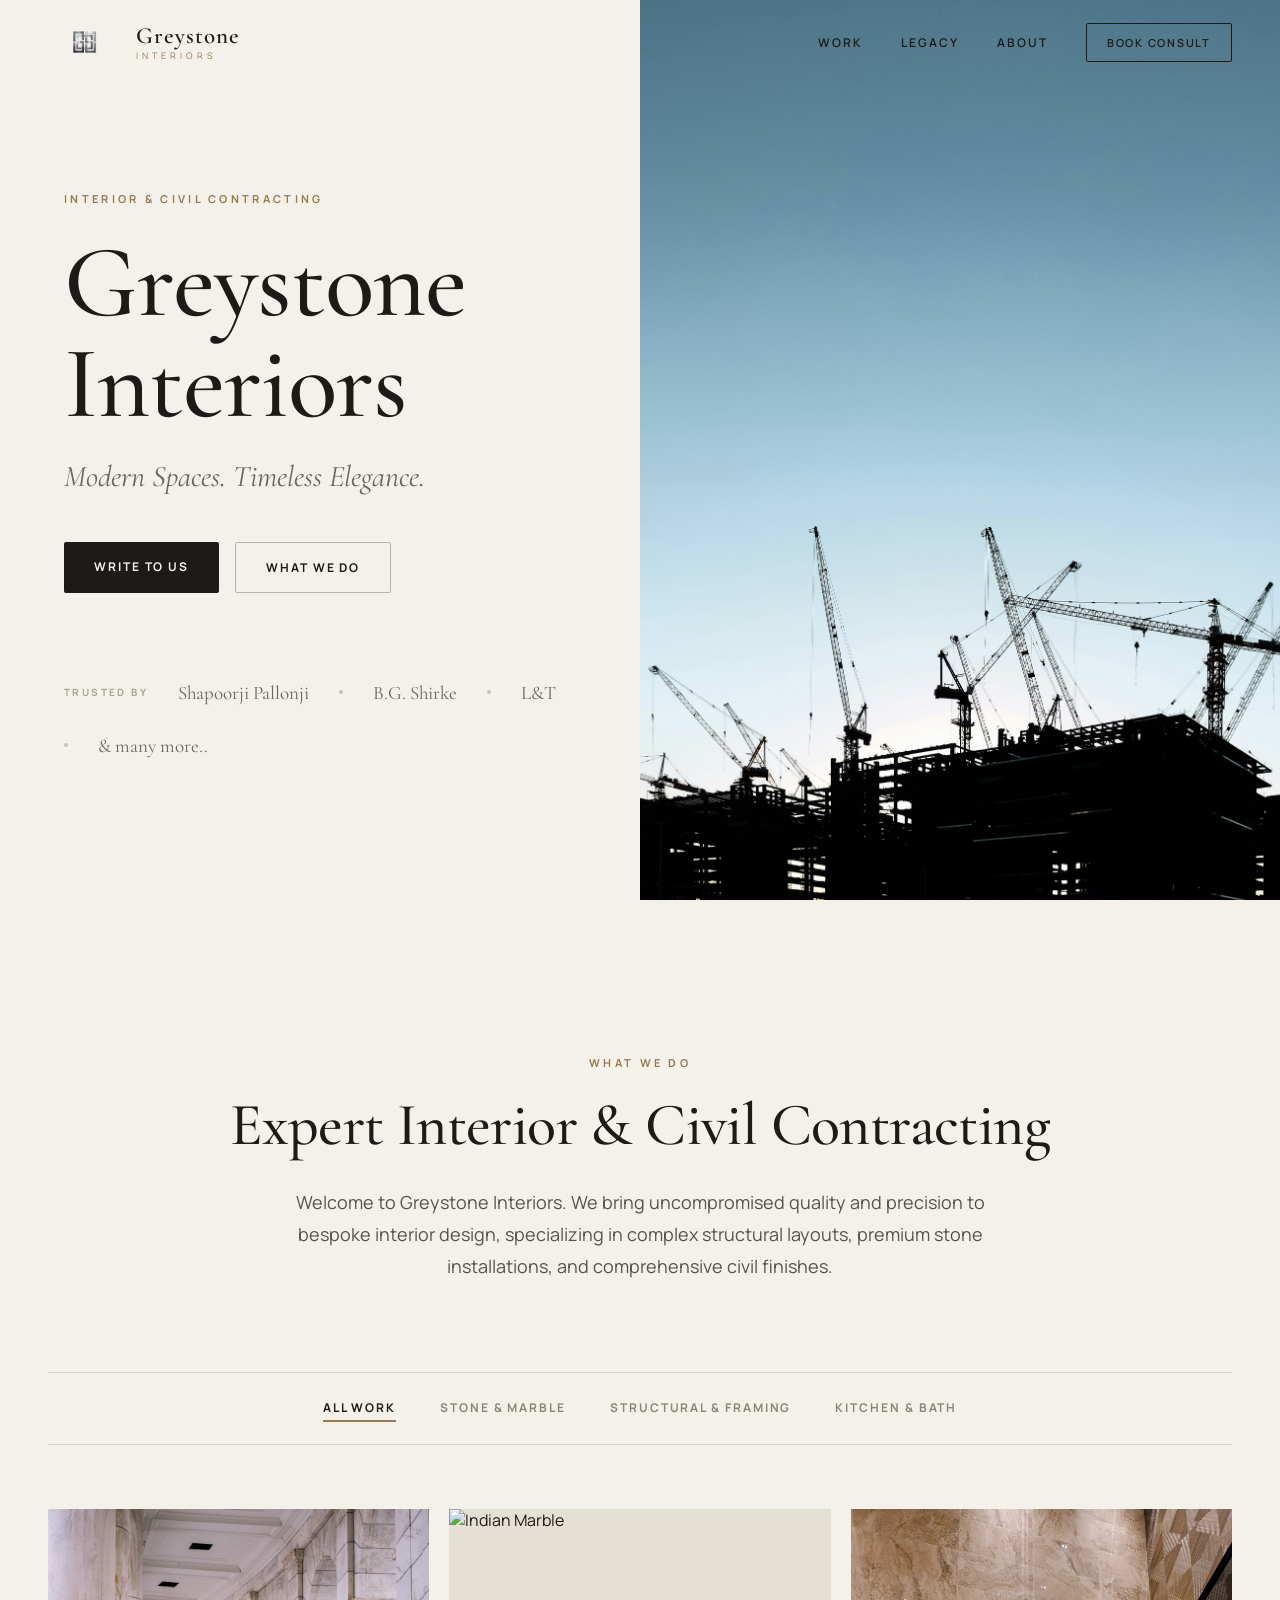
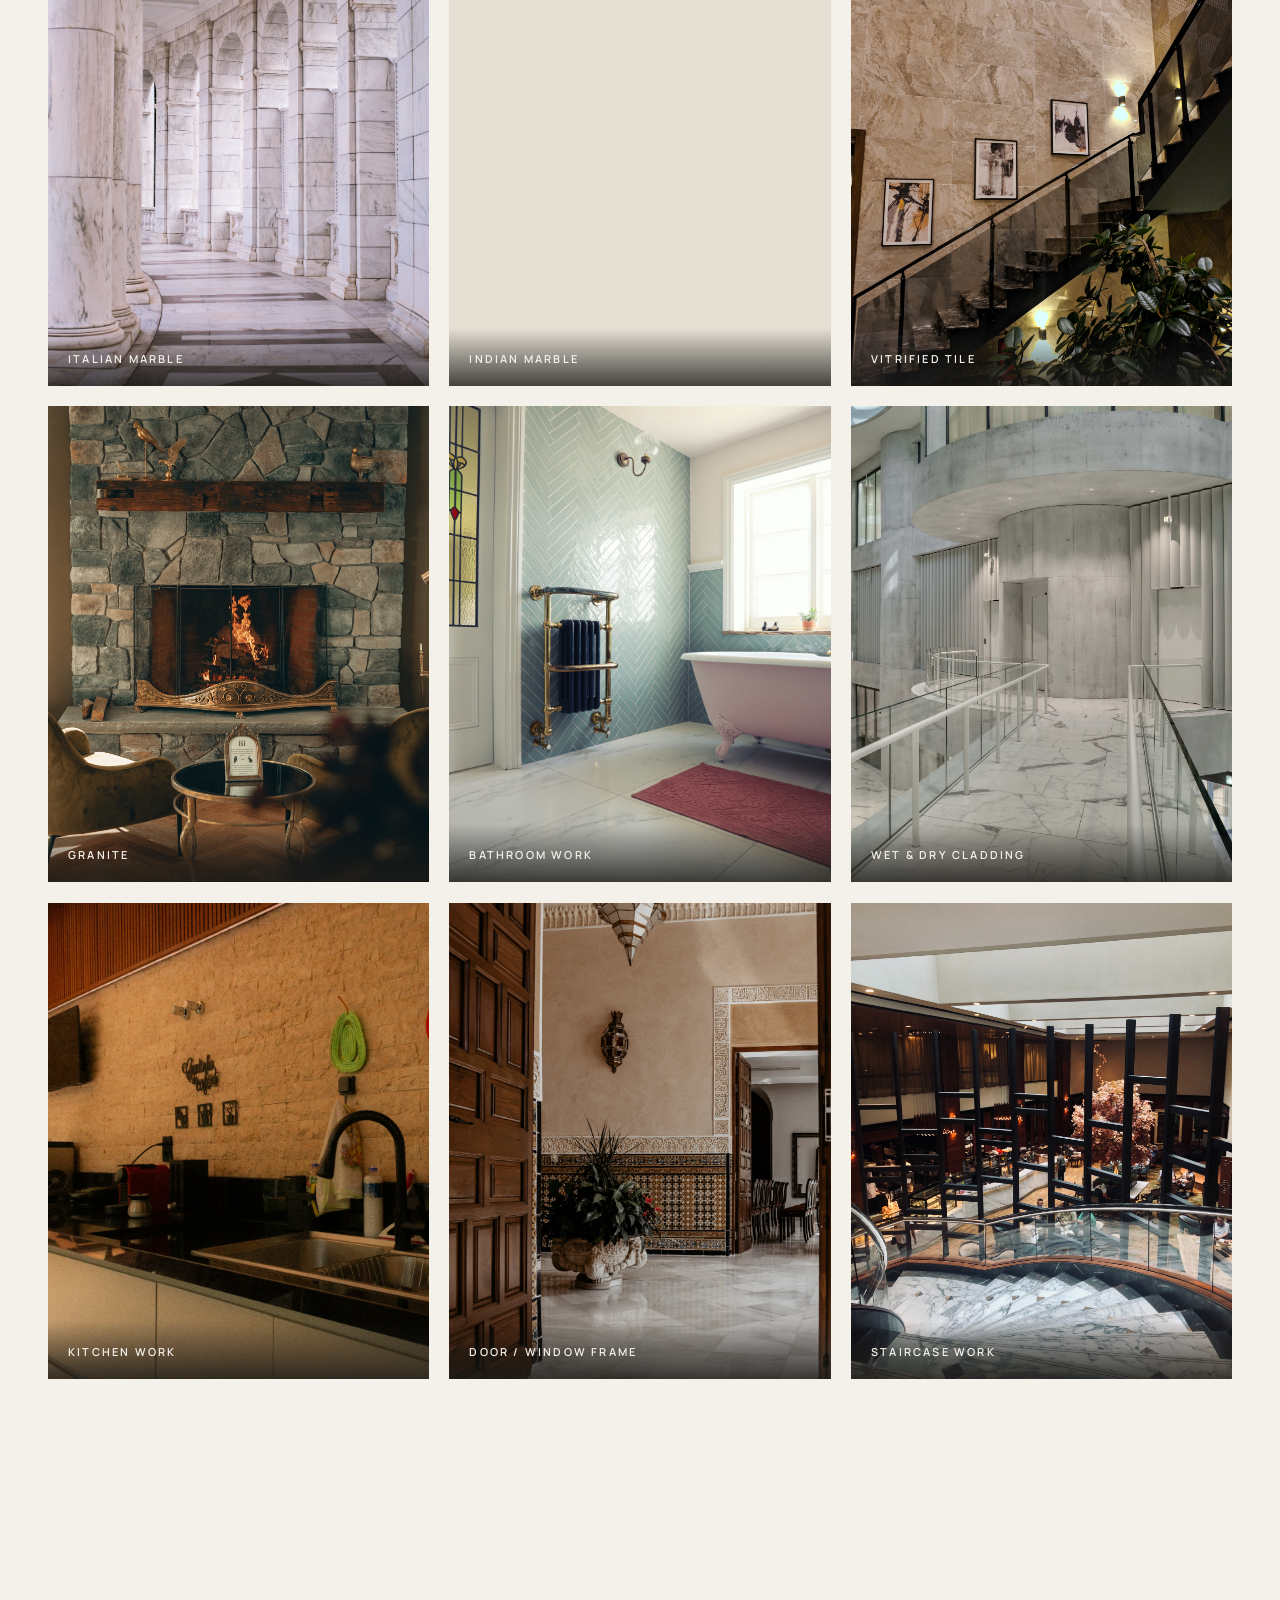
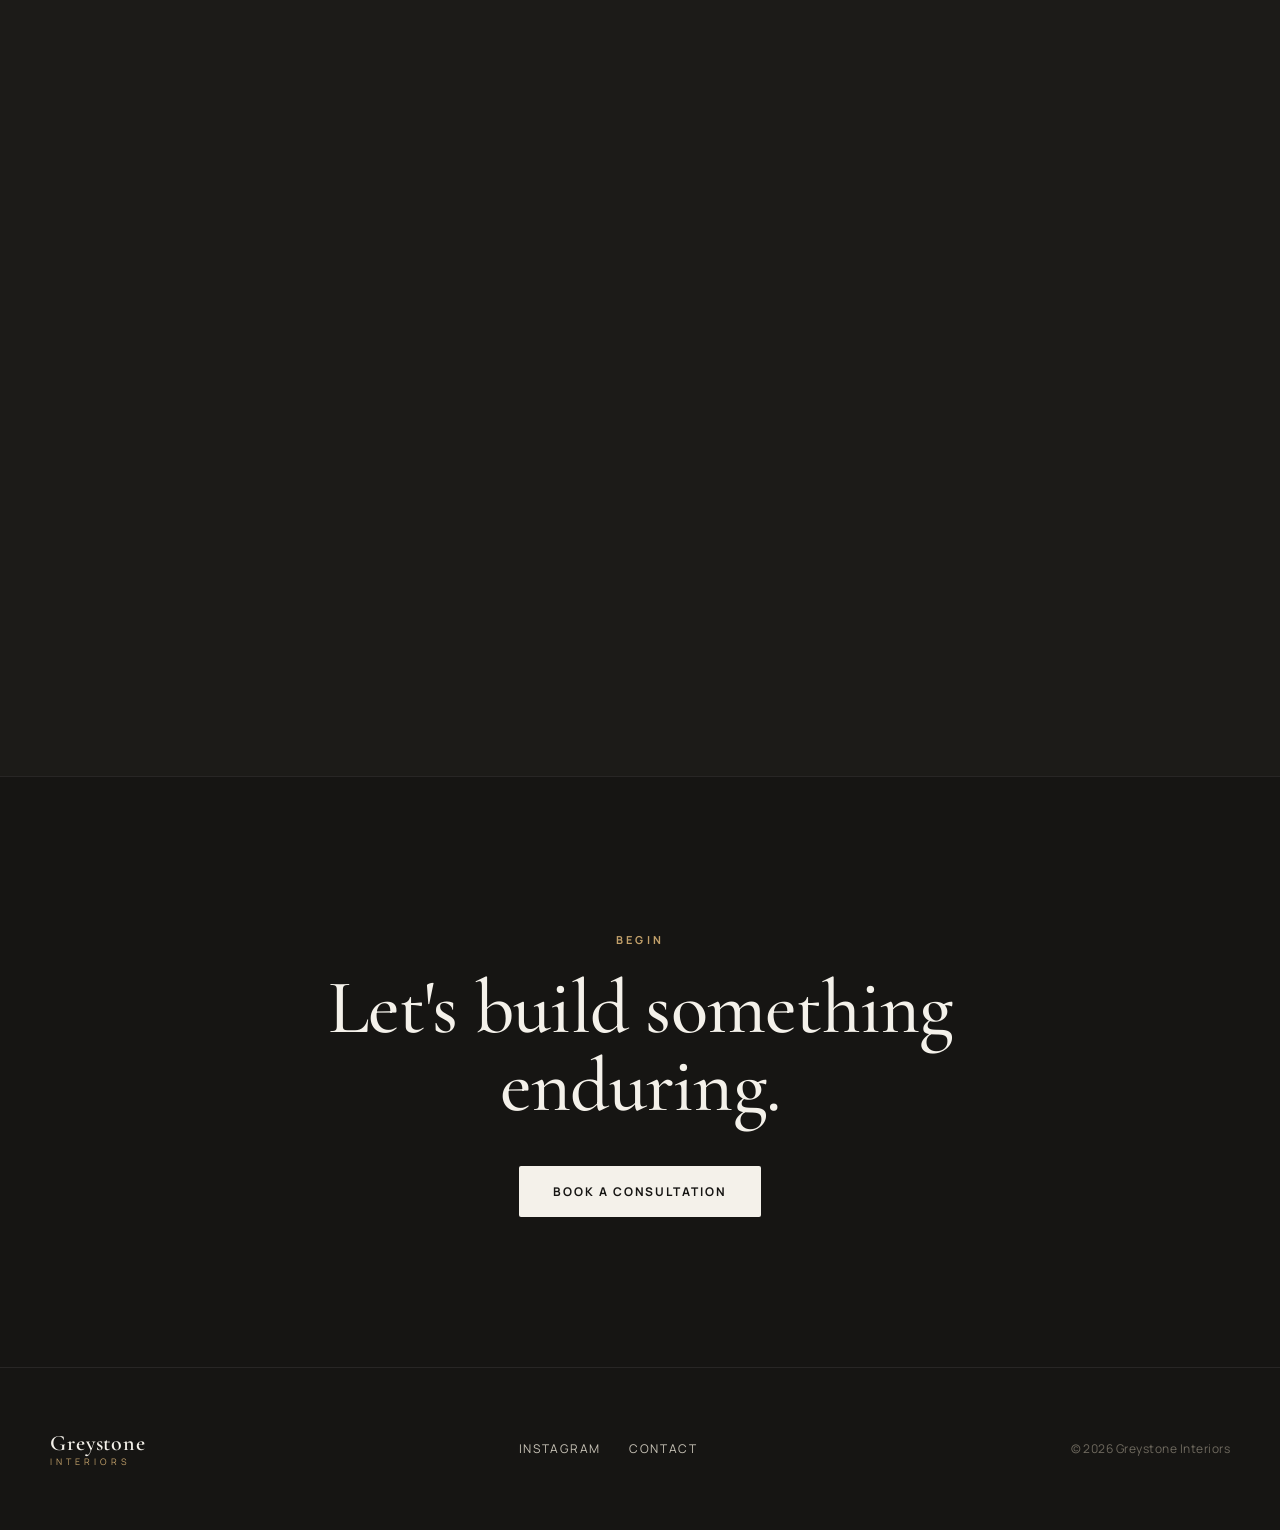
==== commit 962d346c: "Update index.html" ====
--- a/index.html
+++ b/index.html
@@ -101,7 +101,7 @@
     
     <div style="position:relative;min-height:60vh;background:#e6e0d4">
       <!-- High quality hero image placeholder -->
-      <img src="https://images.unsplash.com/photo-1600210492486-724fe5c67fb0?ixlib=rb-4.0.3&auto=format&fit=crop&w=1920&q=80" style="width:100%;height:100%;object-fit:cover;" alt="Luxury Interior">
+      <img src="alexander-tsang-WdLsHCgW15M-unsplash.jpg" style="width:100%;height:100%;object-fit:cover;" alt="Luxury Interior">
     </div>
   </section>
 
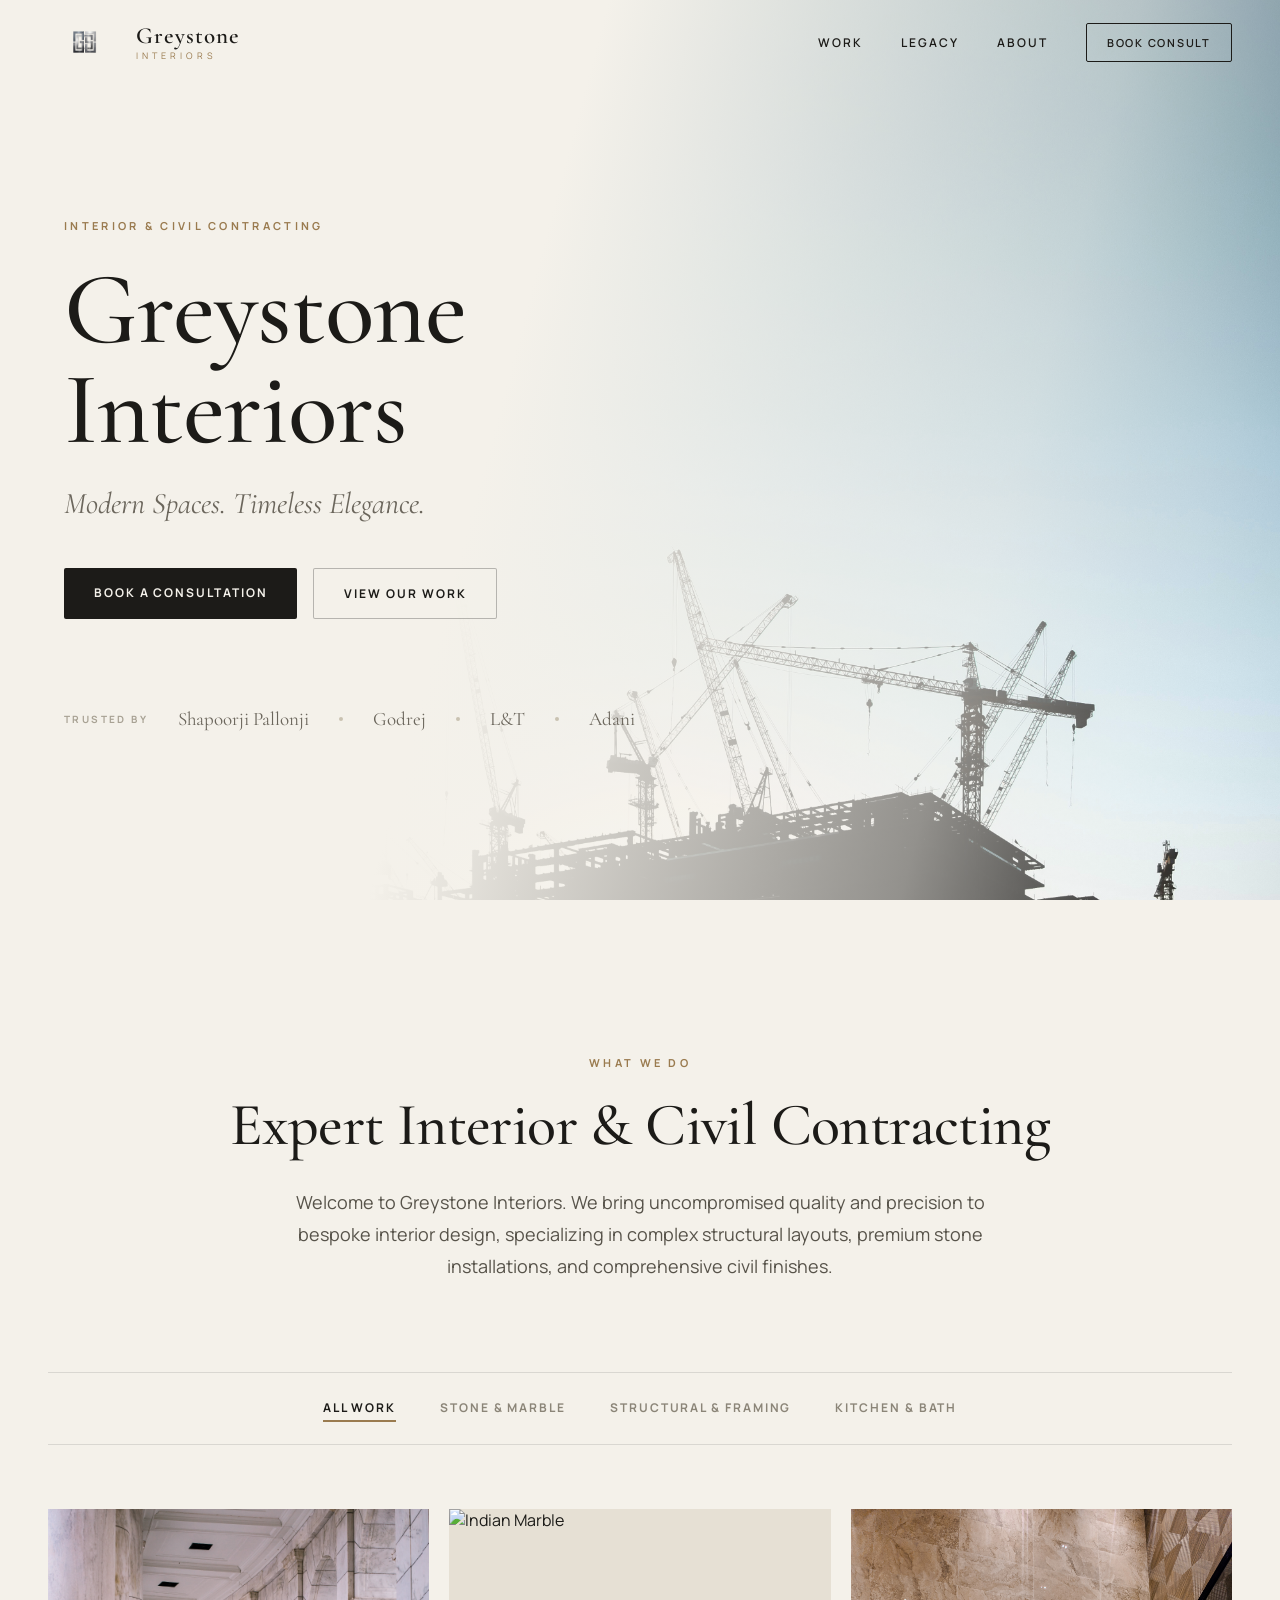
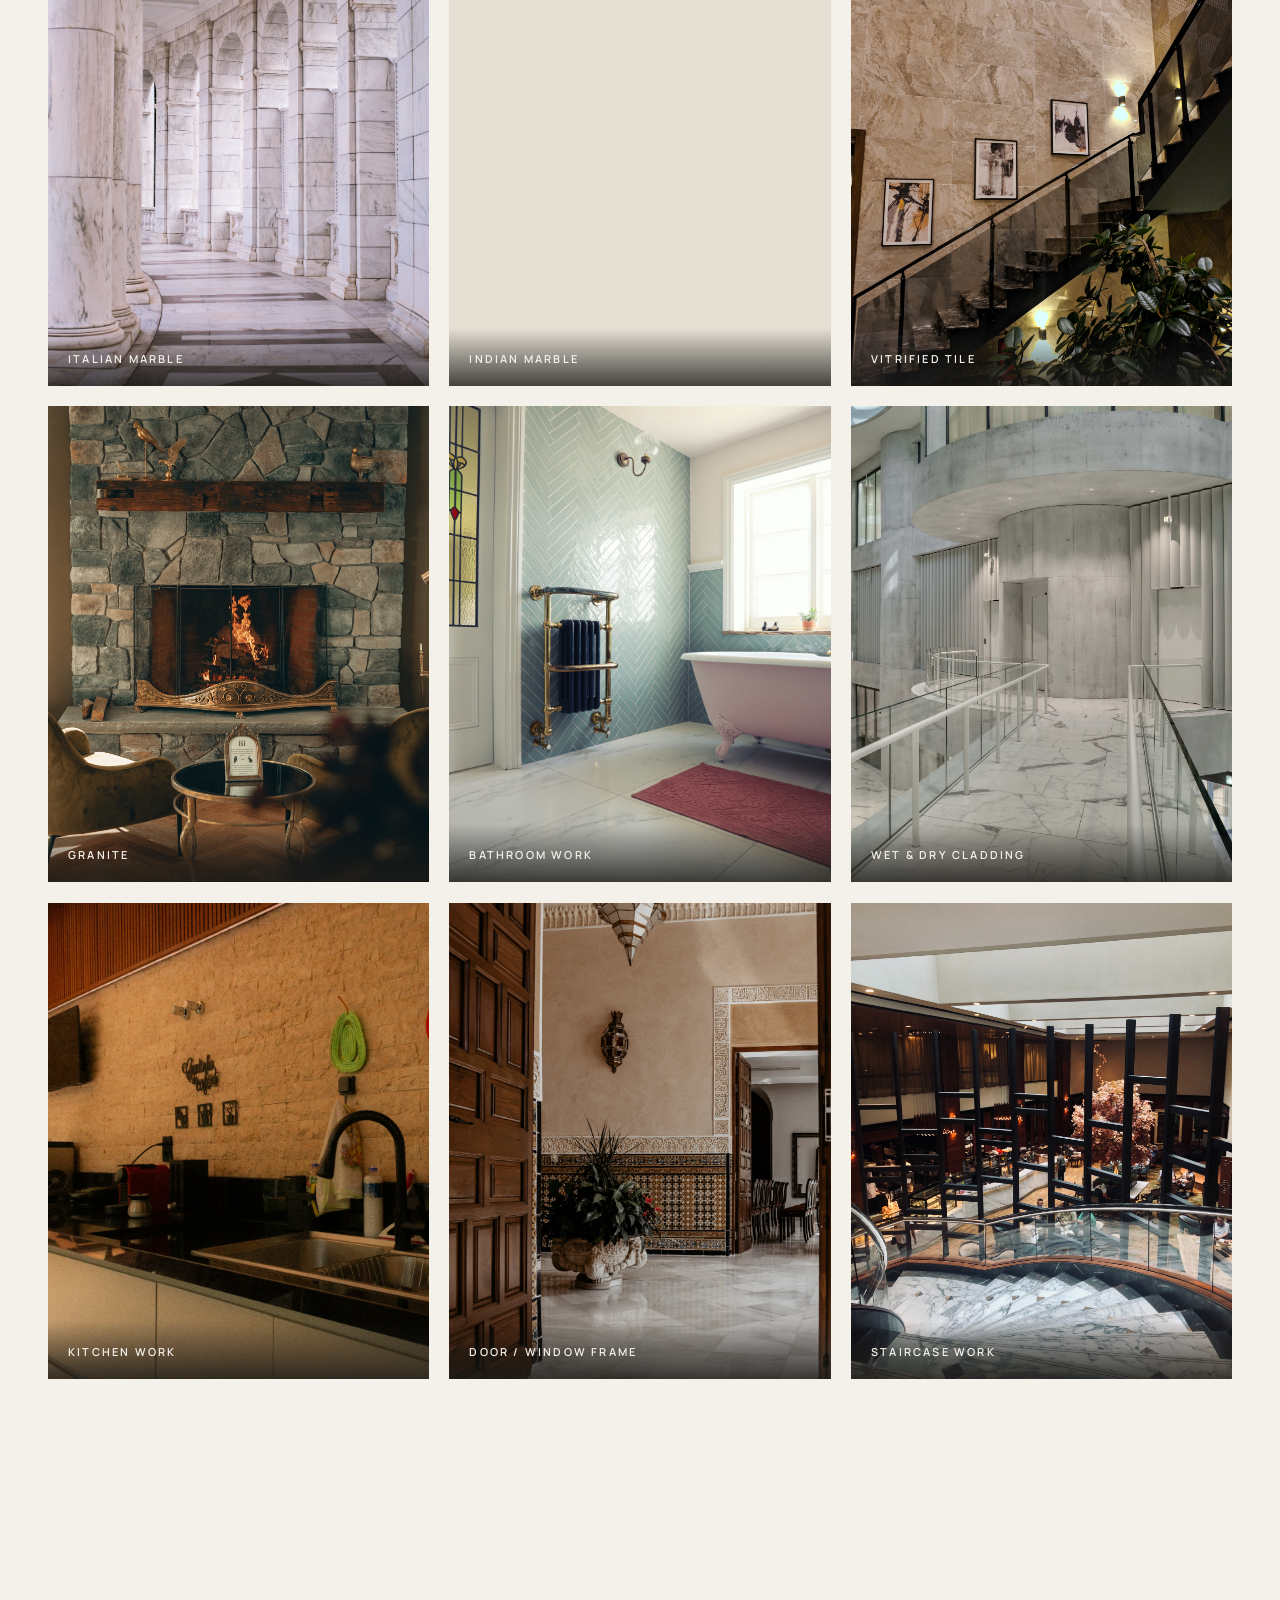
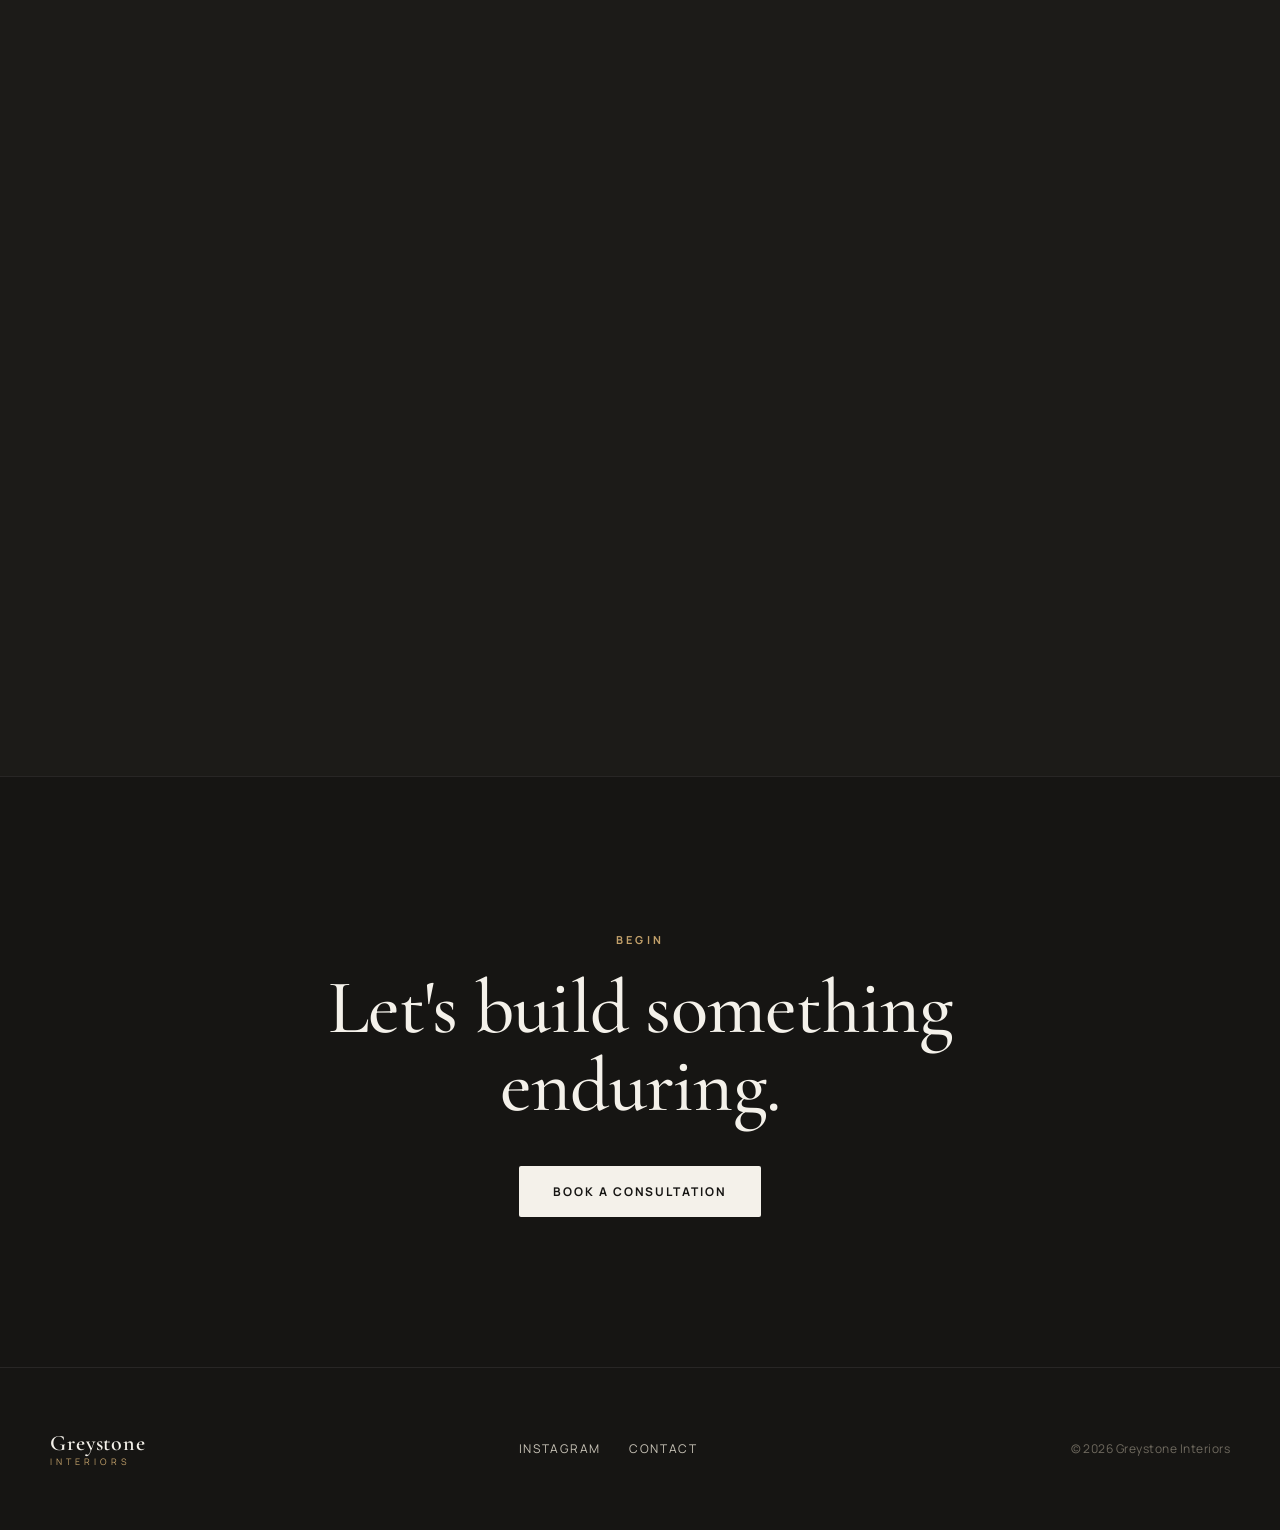
==== commit 8fd26536: "Update index.html" ====
--- a/index.html
+++ b/index.html
@@ -76,32 +76,36 @@
     </div>
   </nav>
 
-  <section style="display:grid;grid-template-columns:repeat(auto-fit,minmax(min(100%,440px),1fr));min-height:100vh;align-items:stretch">
-    <div style="display:flex;flex-direction:column;justify-content:center;padding:clamp(90px,10vw,120px) clamp(24px,5vw,72px) clamp(48px,6vw,72px)">
+  <section style="position:relative;min-height:100vh;display:flex;align-items:center;overflow:hidden;">
+    <!-- Full Background Image -->
+    <div style="position:absolute;top:0;left:0;right:0;bottom:0;z-index:1;">
+      <img src="alexander-tsang-WdLsHCgW15M-unsplash.jpg" style="width:100%;height:100%;object-fit:cover;object-position:right;" alt="Luxury Interior">
+    </div>
+    
+    <!-- Gradient Overlay: Keeps text readable on the left, shows image clearly on the right -->
+    <div style="position:absolute;top:0;left:0;right:0;bottom:0;z-index:2;background:linear-gradient(105deg, #F4F1EA 0%, #F4F1EA 40%, rgba(244,241,234,0.6) 75%, transparent 100%);"></div>
+
+    <!-- Text Content -->
+    <div style="position:relative;z-index:3;display:flex;flex-direction:column;justify-content:center;padding:clamp(90px,10vw,120px) clamp(24px,5vw,72px) clamp(48px,6vw,72px);max-width:850px;">
       <span style="font-size:11px;letter-spacing:.3em;text-transform:uppercase;color:#9A7B4F;font-weight:700;margin-bottom:26px">Interior &amp; Civil Contracting</span>
       <h1 style="font-family:'Cormorant Garamond',serif;font-weight:500;font-size:clamp(52px,8vw,104px);line-height:.98;letter-spacing:-.01em;margin:0;color:#1C1B18">Greystone<br>Interiors</h1>
       <p style="font-family:'Cormorant Garamond',serif;font-style:italic;font-size:clamp(22px,2.6vw,30px);color:#6B665C;margin:24px 0 0;line-height:1.35">Modern Spaces. Timeless Elegance.</p>
       
       <div style="display:flex;flex-wrap:wrap;gap:16px;margin-top:44px">
-        <a href="mailto:greystoneinteriorss@gmail.com" class="btn-dark" style="font-size:12px;letter-spacing:.16em;text-transform:uppercase;font-weight:700;color:#F4F1EA;background:#1C1B18;padding:16px 30px;border-radius:2px;transition:background .3s ease">Write To Us</a>
-        <a href="#work" class="btn-outline" style="font-size:12px;letter-spacing:.16em;text-transform:uppercase;font-weight:700;color:#1C1B18;border:1px solid rgba(28,27,24,.28);padding:16px 30px;border-radius:2px;transition:border-color .3s ease">What We Do</a>
+        <a href="mailto:greystoneinteriorss@gmail.com" class="btn-dark" style="font-size:12px;letter-spacing:.16em;text-transform:uppercase;font-weight:700;color:#F4F1EA;background:#1C1B18;padding:16px 30px;border-radius:2px;transition:background .3s ease">Book a Consultation</a>
+        <a href="#work" class="btn-outline" style="font-size:12px;letter-spacing:.16em;text-transform:uppercase;font-weight:700;color:#1C1B18;border:1px solid rgba(28,27,24,.28);padding:16px 30px;border-radius:2px;transition:border-color .3s ease;background:rgba(244,241,234,0.5);">View Our Work</a>
       </div>
 
       <div style="display:flex;flex-wrap:wrap;align-items:center;gap:clamp(16px,2.4vw,30px);margin-top:clamp(48px,7vw,88px)">
         <span style="font-size:10px;letter-spacing:.24em;text-transform:uppercase;color:#a8a294;font-weight:700">Trusted by</span>
         <span style="font-family:'Cormorant Garamond',serif;font-size:19px;color:#6B665C">Shapoorji Pallonji</span>
         <span style="width:4px;height:4px;border-radius:50%;background:#c9c2b1"></span>
-        <span style="font-family:'Cormorant Garamond',serif;font-size:19px;color:#6B665C">B.G. Shirke</span>
+        <span style="font-family:'Cormorant Garamond',serif;font-size:19px;color:#6B665C">Godrej</span>
         <span style="width:4px;height:4px;border-radius:50%;background:#c9c2b1"></span>
         <span style="font-family:'Cormorant Garamond',serif;font-size:19px;color:#6B665C">L&amp;T</span>
         <span style="width:4px;height:4px;border-radius:50%;background:#c9c2b1"></span>
-        <span style="font-family:'Cormorant Garamond',serif;font-size:19px;color:#6B665C">&amp; many more..</span>
-      </div>
-    </div>
-    
-    <div style="position:relative;min-height:60vh;background:#e6e0d4">
-      <!-- High quality hero image placeholder -->
-      <img src="alexander-tsang-WdLsHCgW15M-unsplash.jpg" style="width:100%;height:100%;object-fit:cover;" alt="Luxury Interior">
+        <span style="font-family:'Cormorant Garamond',serif;font-size:19px;color:#6B665C">Adani</span>
+      </div>
     </div>
   </section>
 
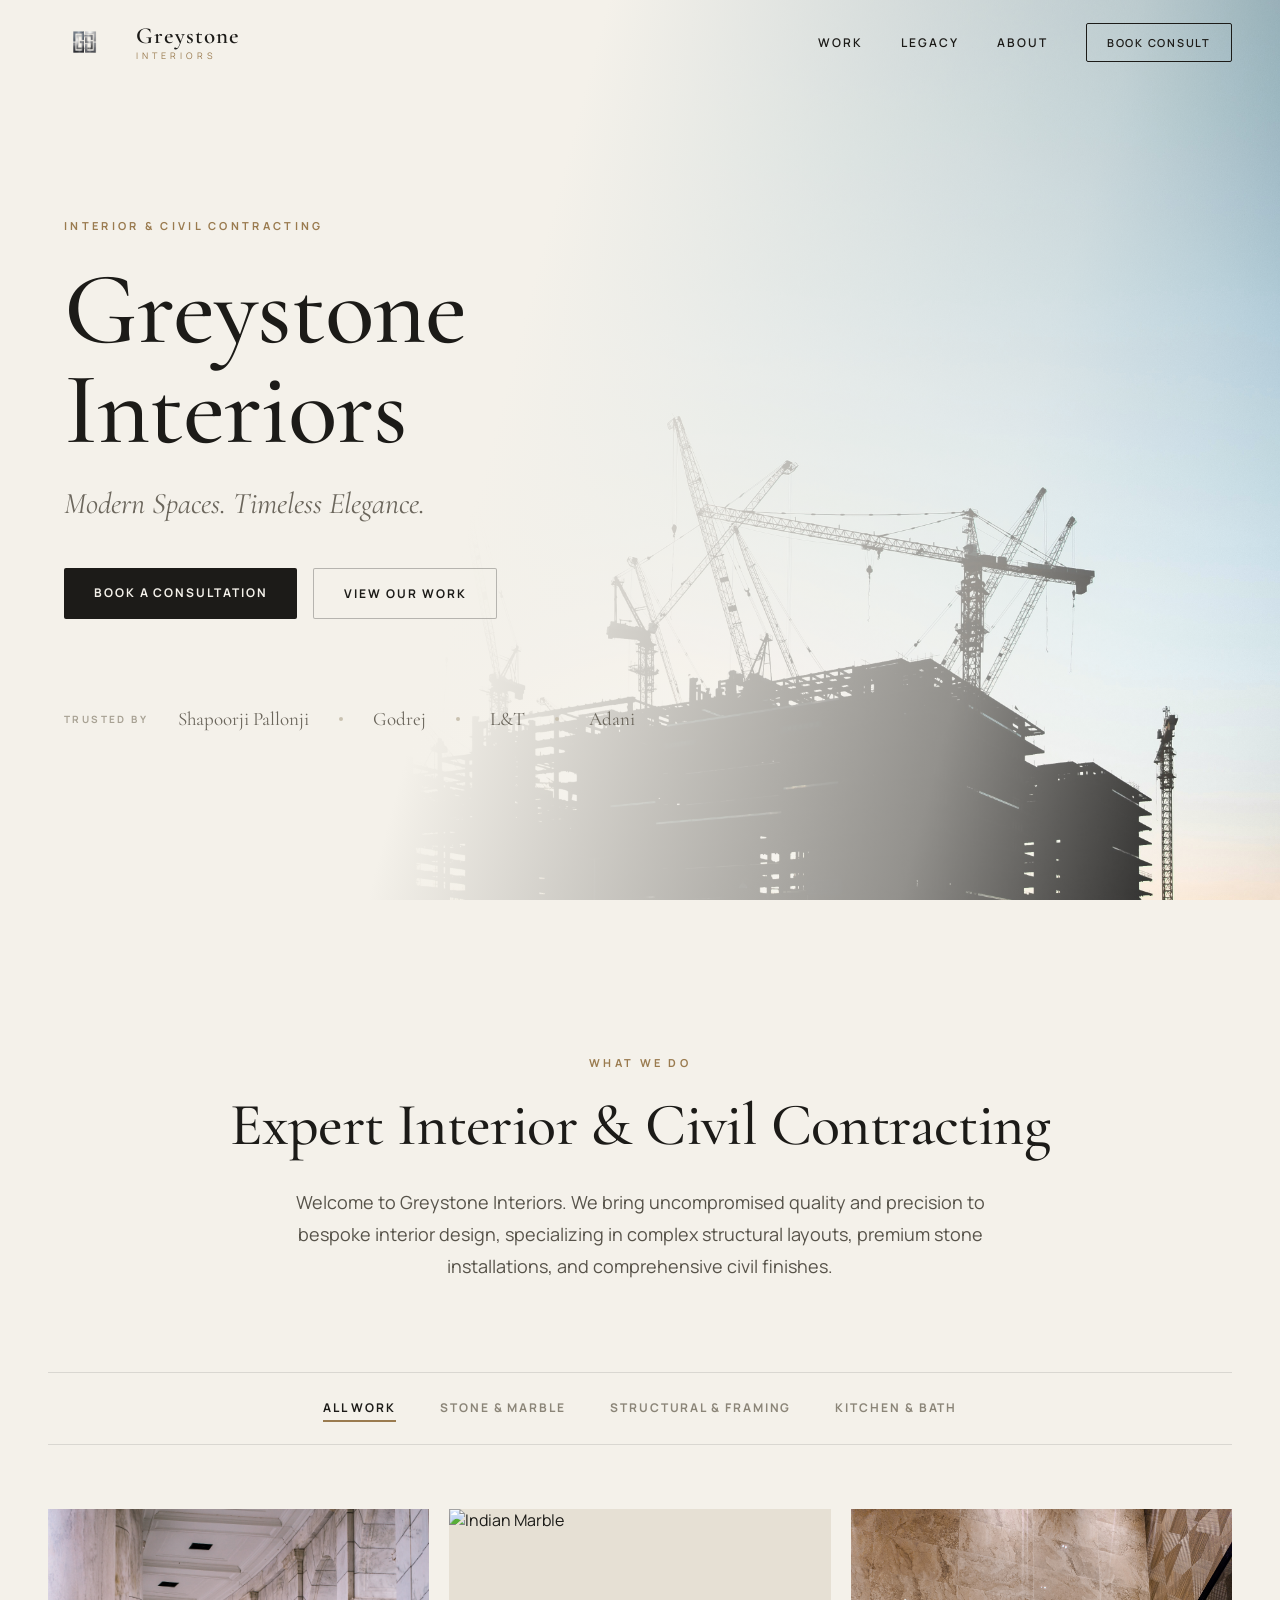
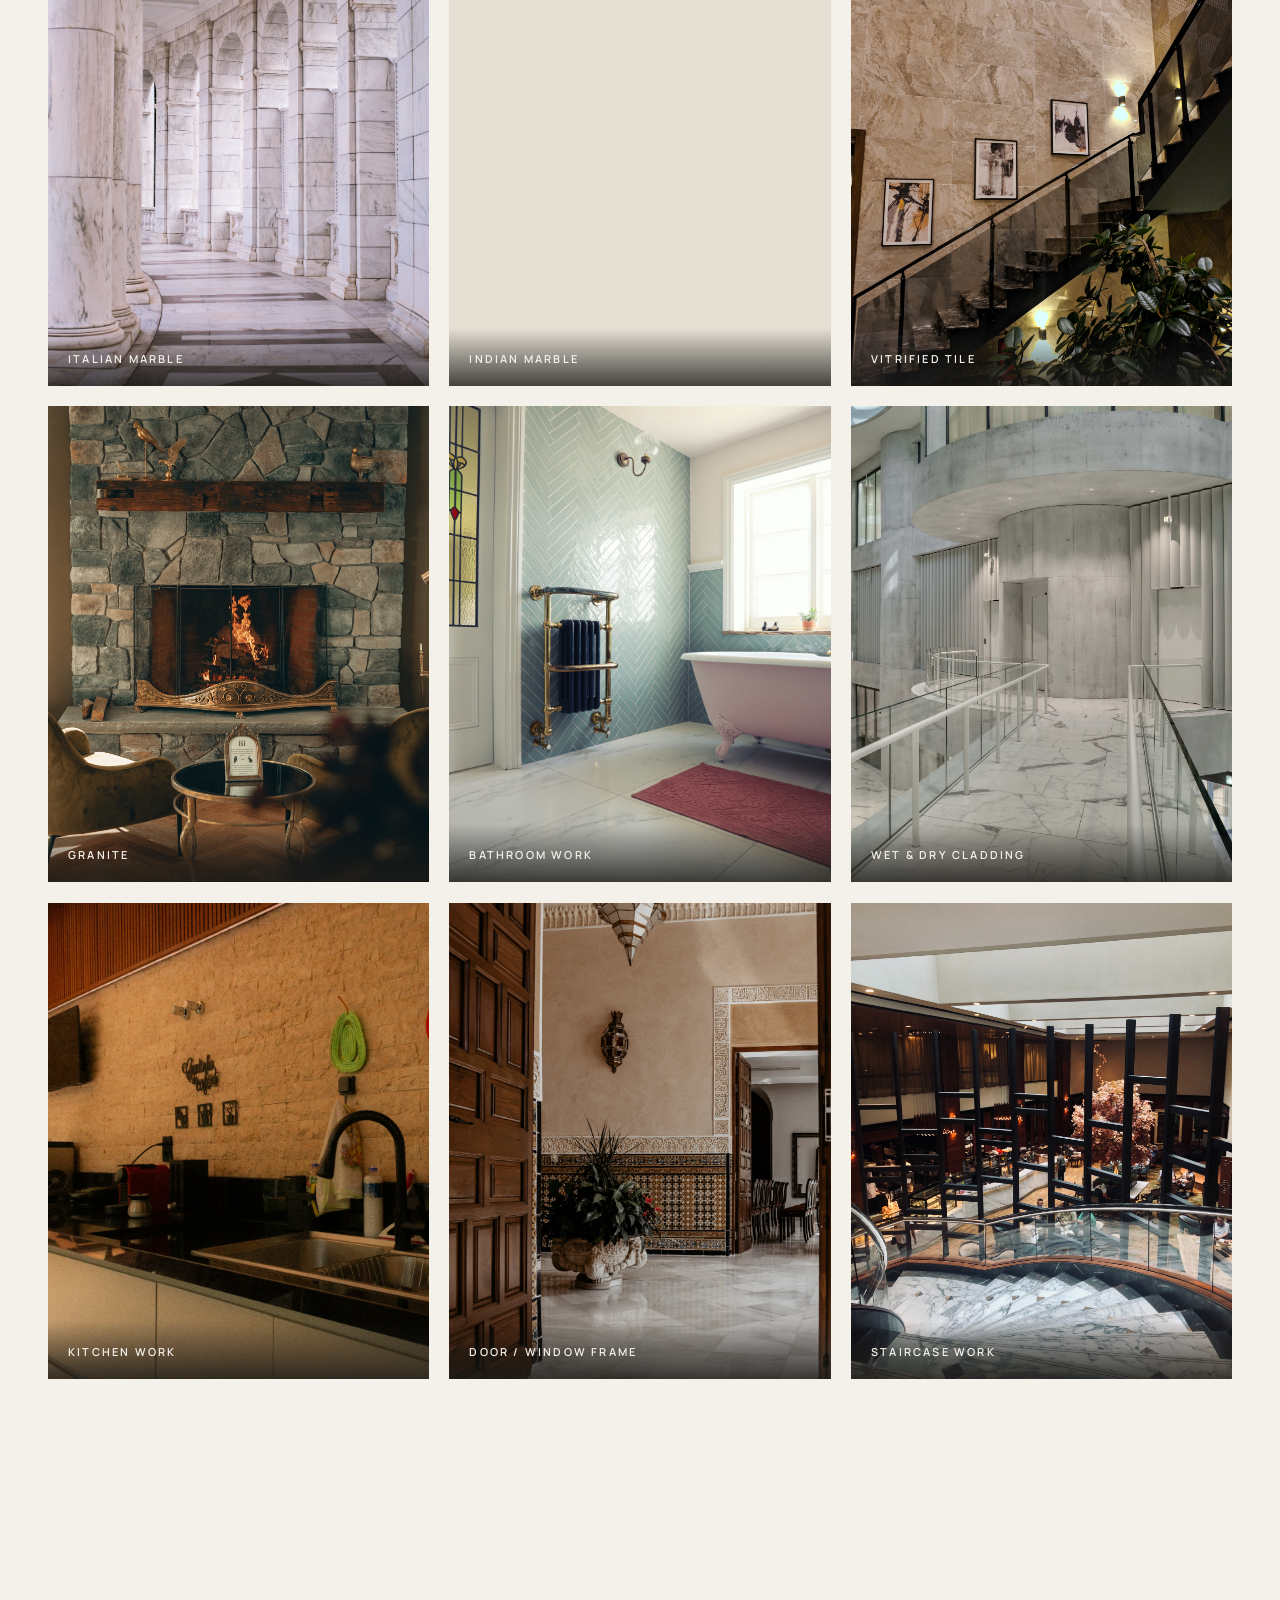
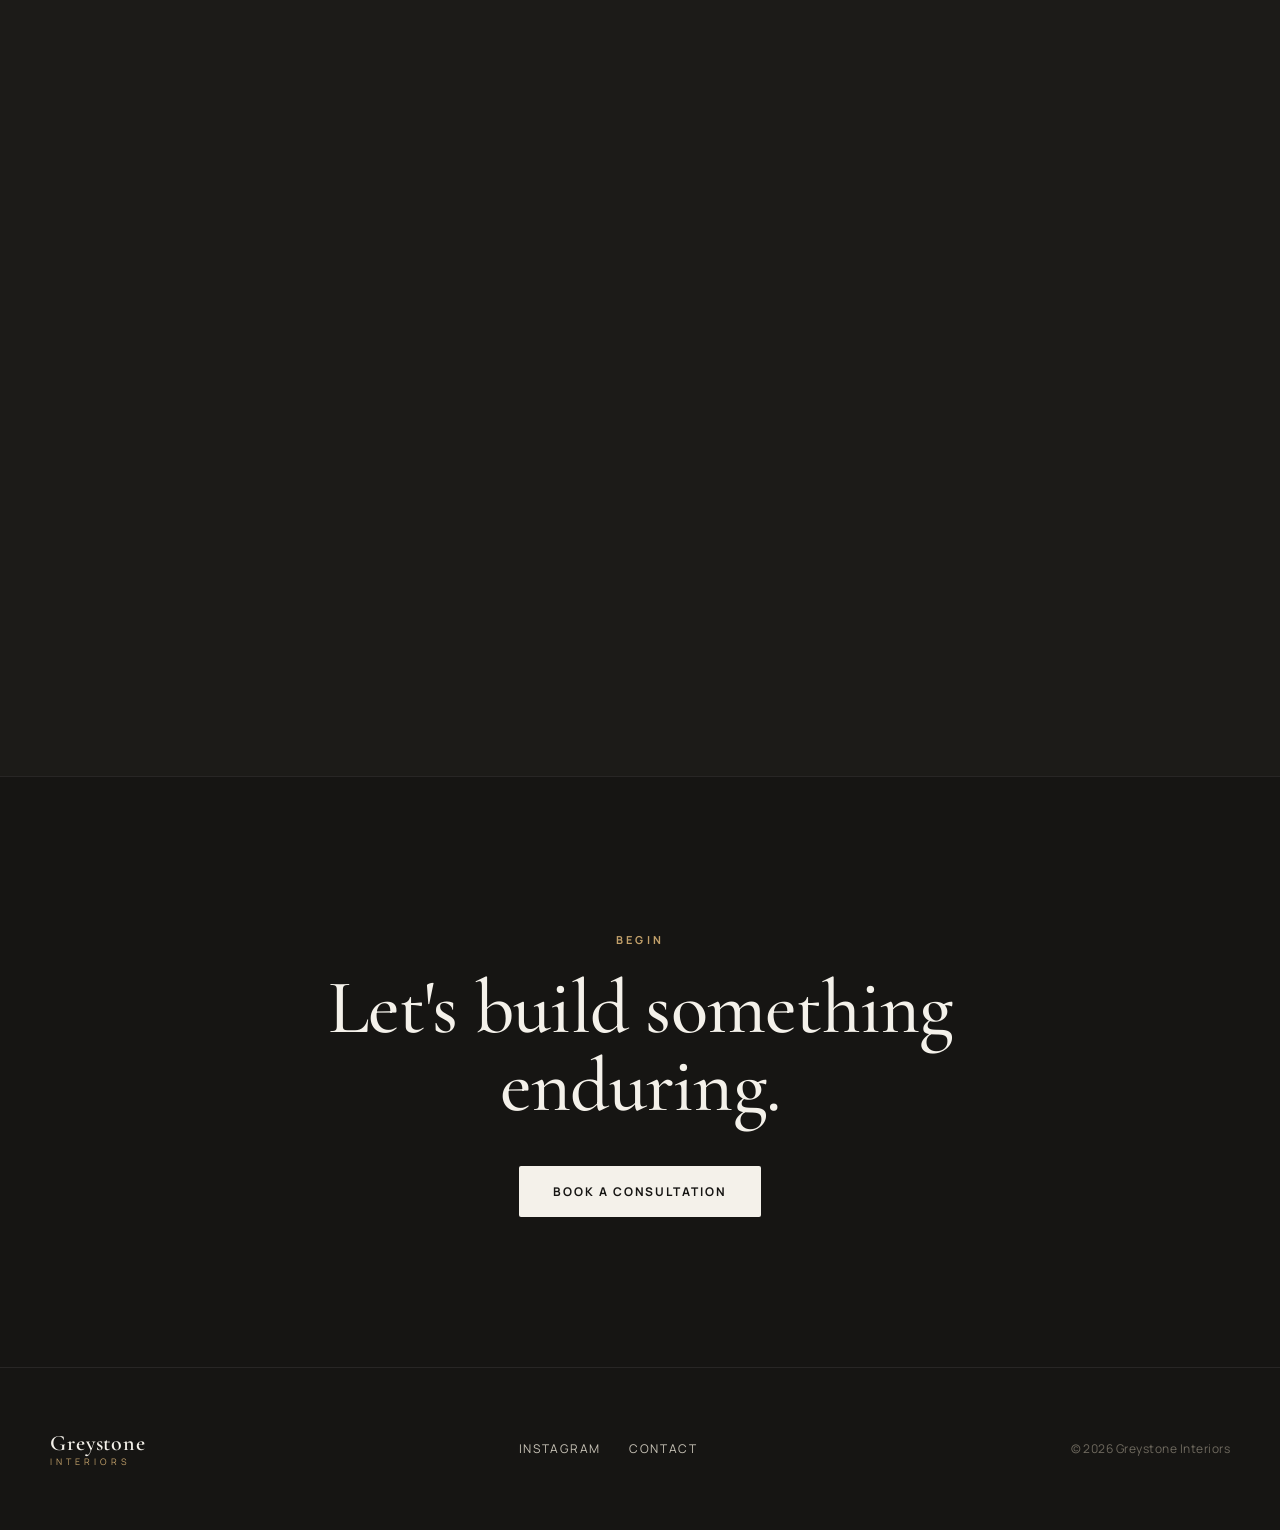
==== commit 556e6b6f: "Update index.html" ====
--- a/index.html
+++ b/index.html
@@ -79,7 +79,7 @@
   <section style="position:relative;min-height:100vh;display:flex;align-items:center;overflow:hidden;">
     <!-- Full Background Image -->
     <div style="position:absolute;top:0;left:0;right:0;bottom:0;z-index:1;">
-      <img src="alexander-tsang-WdLsHCgW15M-unsplash.jpg" style="width:100%;height:100%;object-fit:cover;object-position:right;" alt="Luxury Interior">
+      <img src="alexander-tsang-WdLsHCgW15M-unsplash.jpg" style="width:100%;height:100%;object-fit:cover;object-position:bottom right;" alt="Luxury Interior">
     </div>
     
     <!-- Gradient Overlay: Keeps text readable on the left, shows image clearly on the right -->
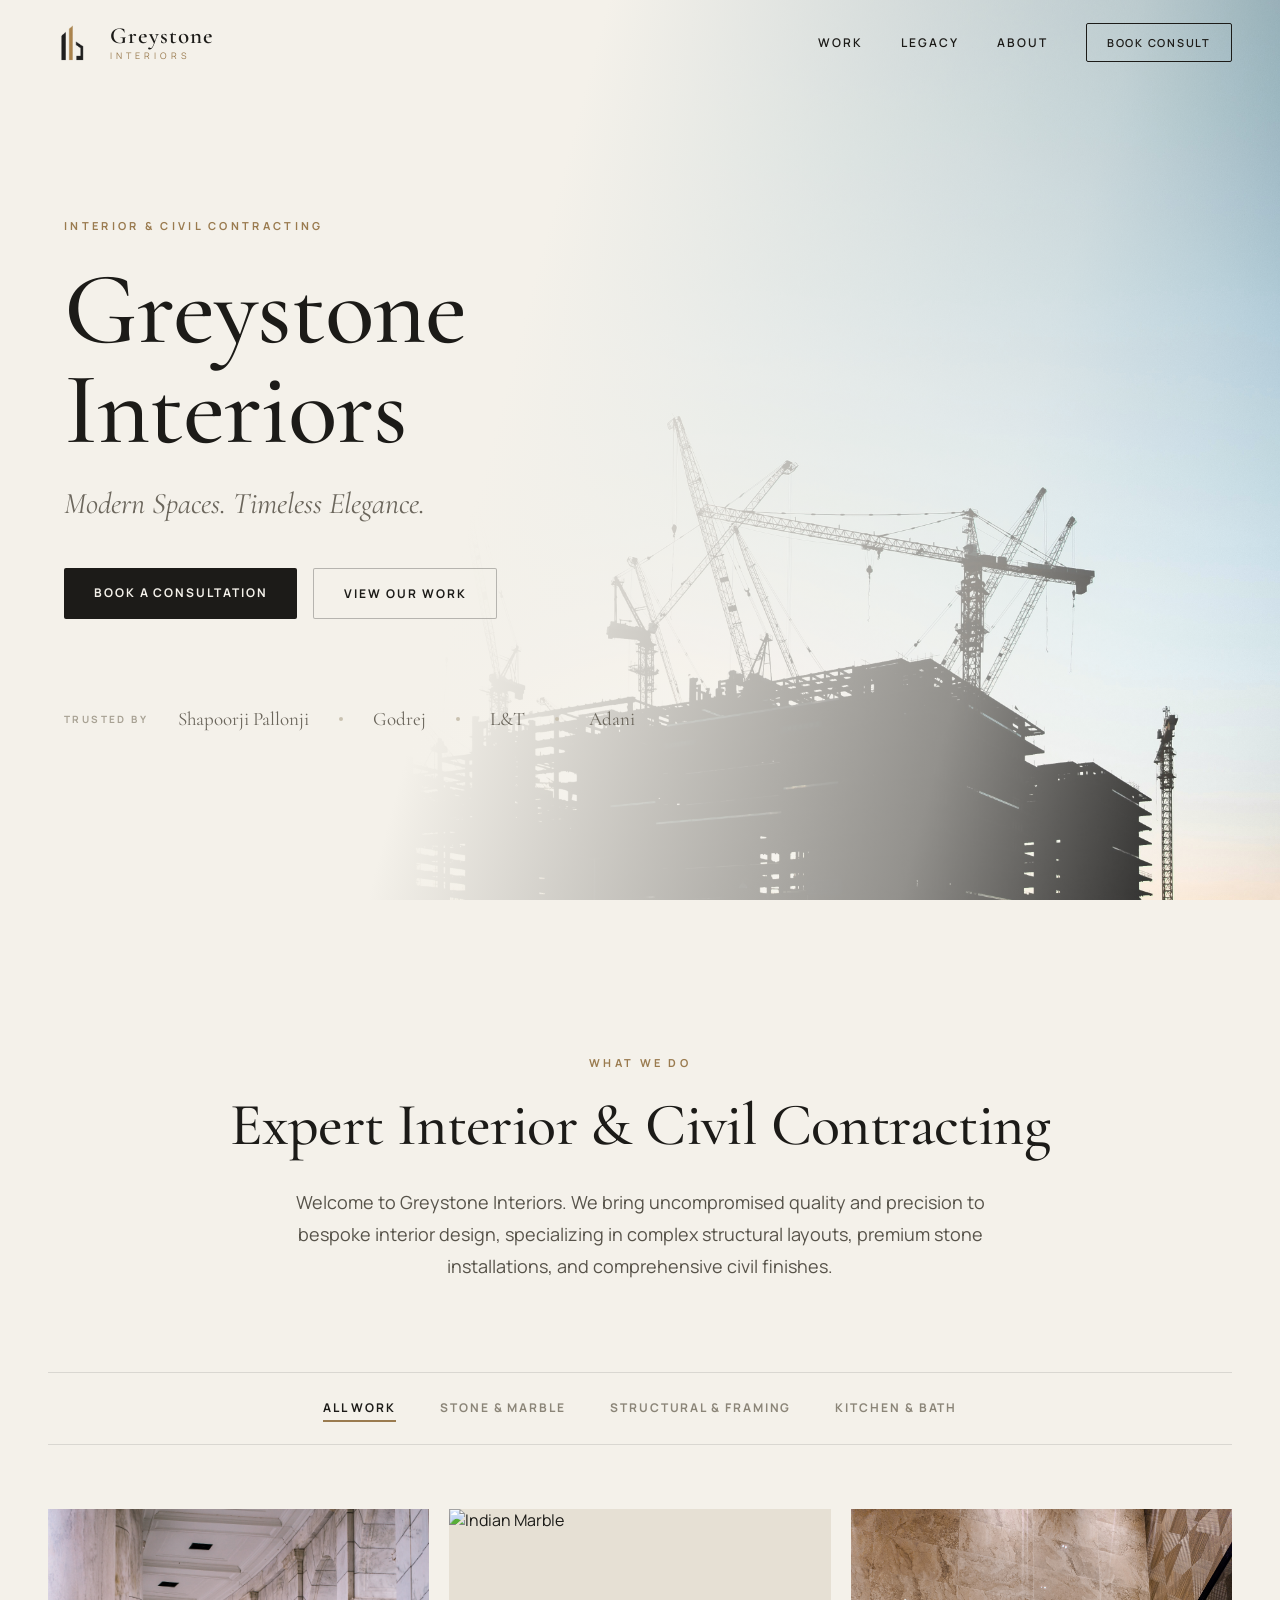
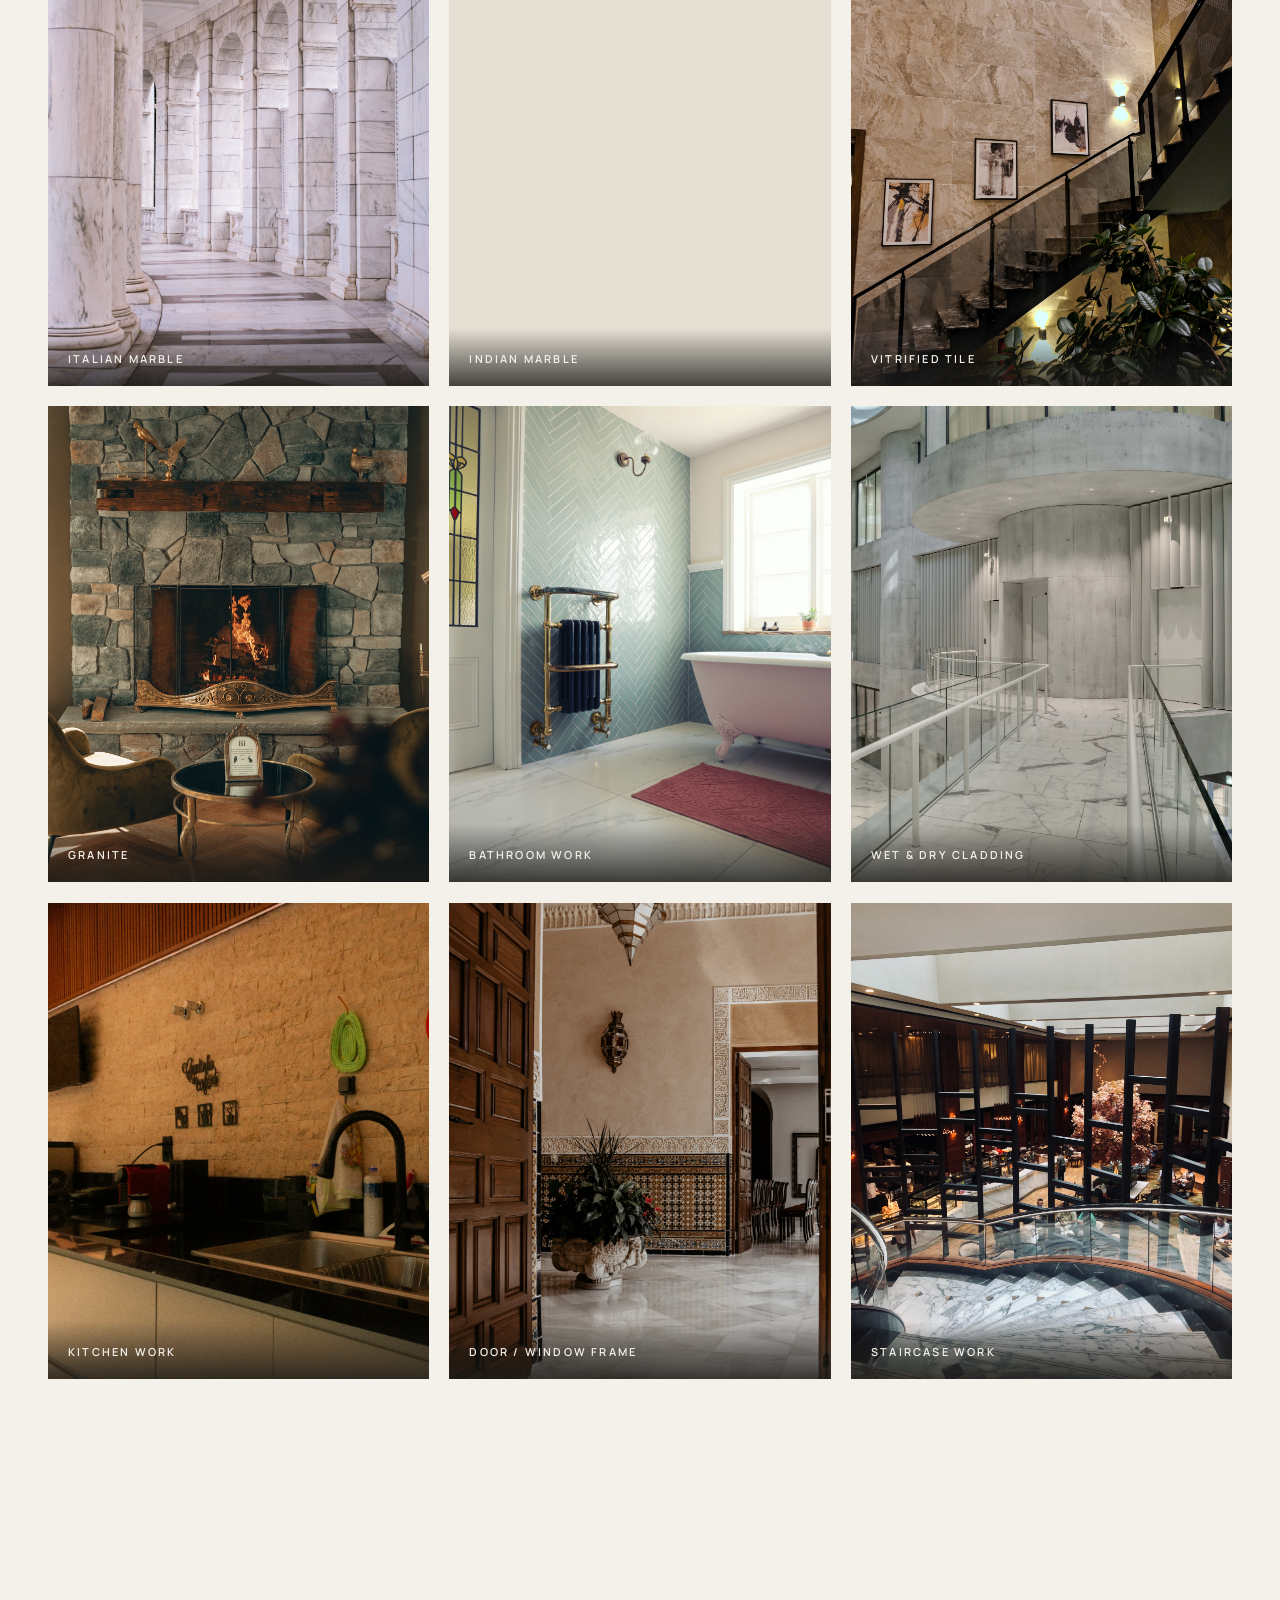
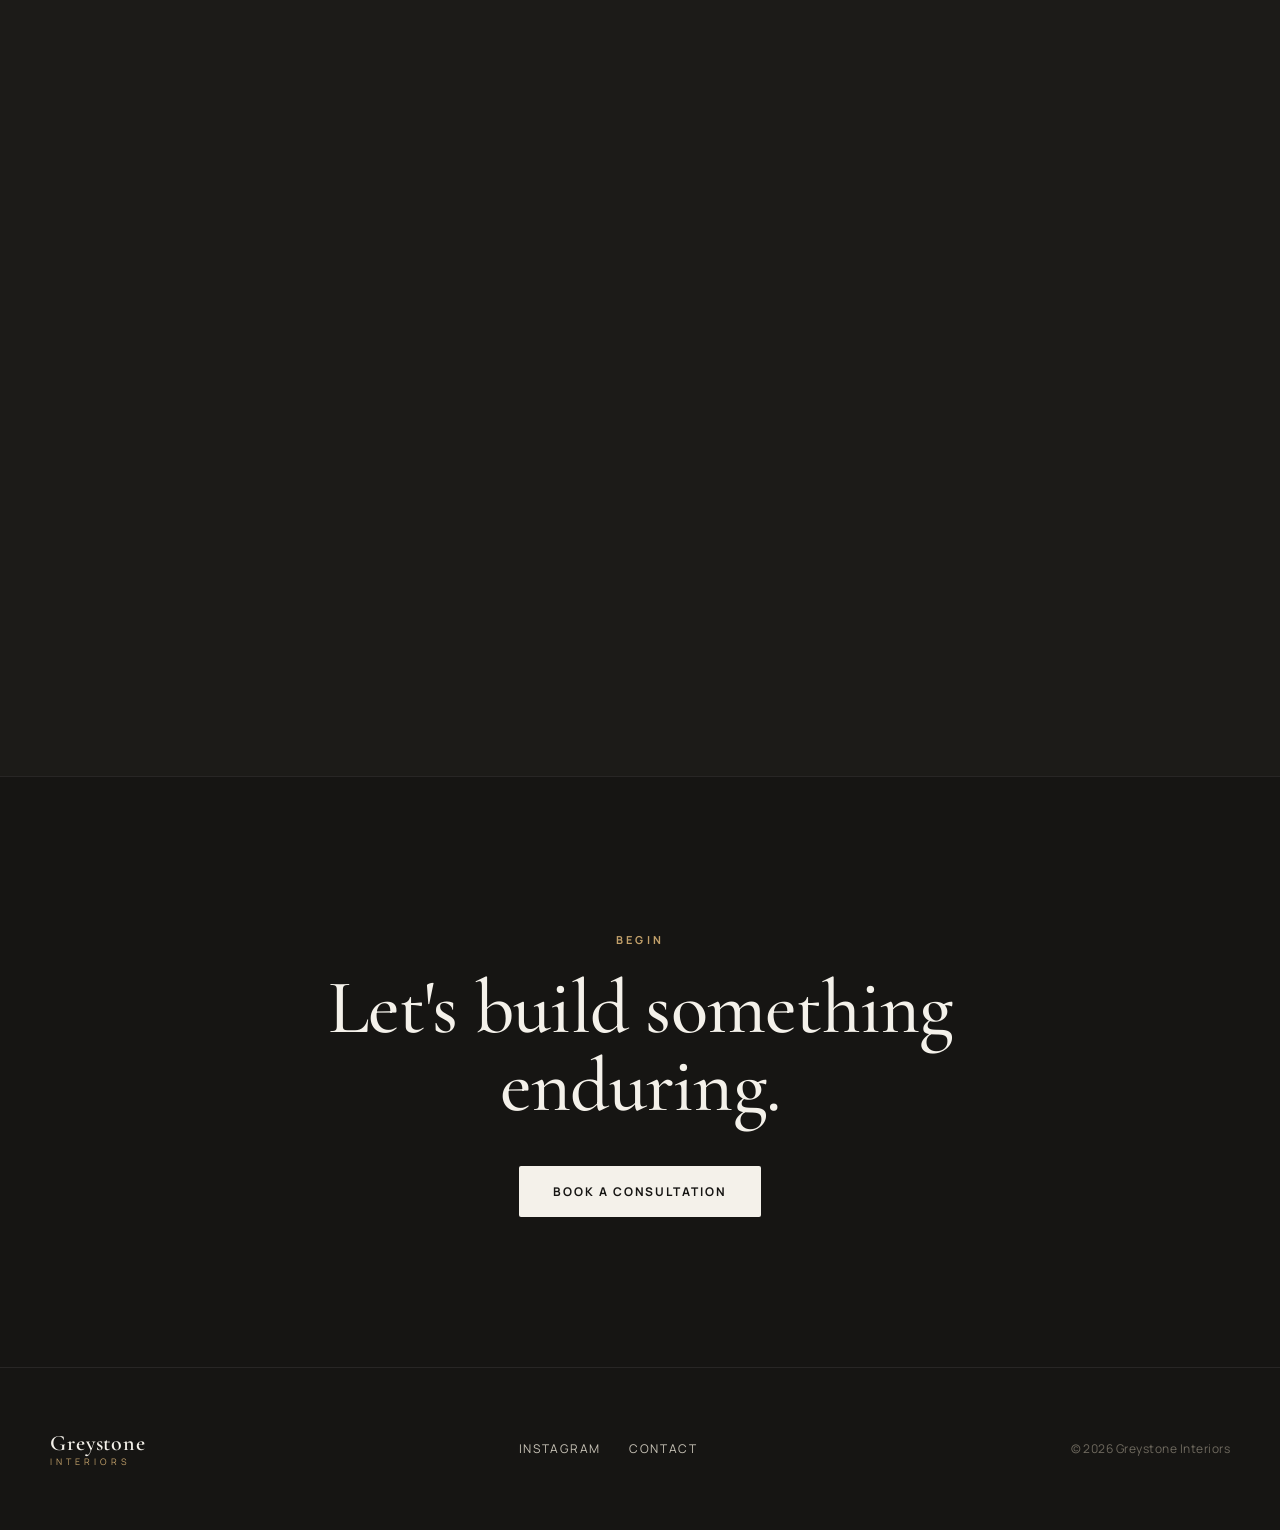
==== commit 60f3c7b7: "Update index.html" ====
--- a/index.html
+++ b/index.html
@@ -61,7 +61,7 @@
     
     <a href="#top" class="nav-brand" style="display:flex; align-items:center; gap: 15px;">
       <!-- Logo in root folder -->
-      <img src="logo.png" alt="GS Logo" style="height: 40px; width: auto;">
+      <img src="logonew.png" alt="GS Logo" style="height: 40px; width: auto;">
       <div style="display:flex;flex-direction:column;line-height:1">
         <span class="brand-title" style="font-family:'Cormorant Garamond',serif;font-size:23px;font-weight:600;letter-spacing:.04em;color:#1C1B18">Greystone</span>
         <span class="brand-subtitle" style="font-family:'Manrope',sans-serif;font-size:9px;letter-spacing:.44em;text-transform:uppercase;color:#9A7B4F;margin-top:3px">Interiors</span>
